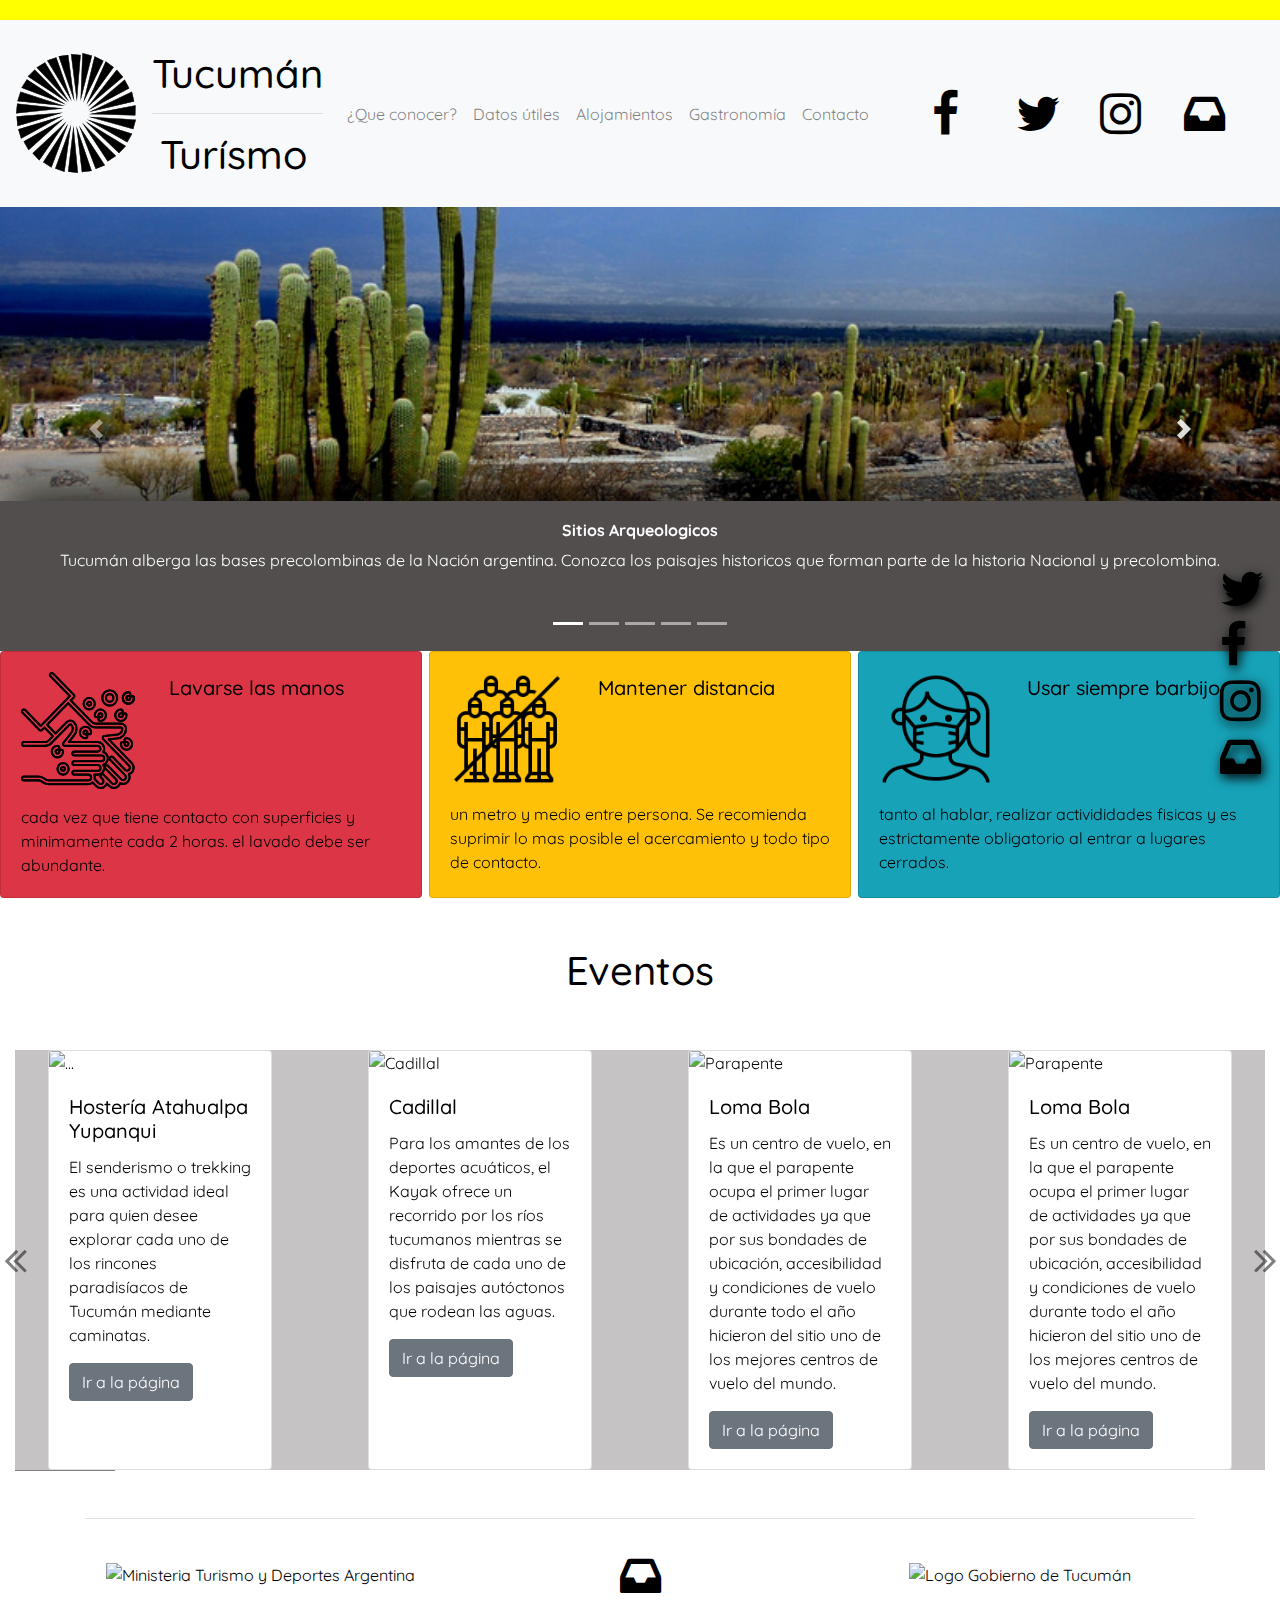
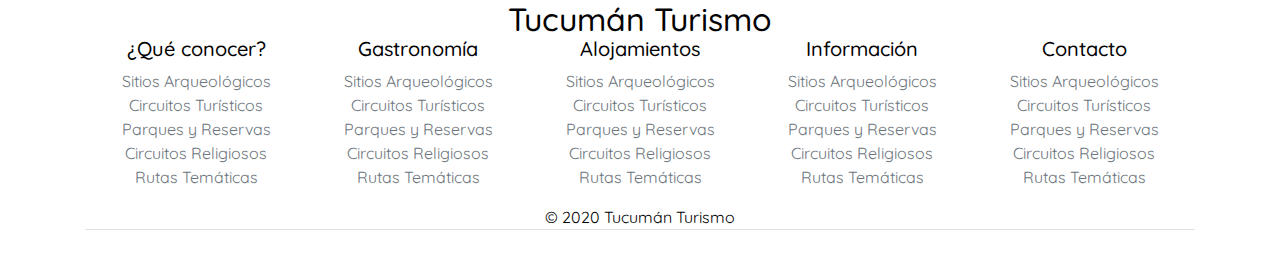
==== index.html @ c4beca9d "primer boceto de la pagina" ====
<!doctype html>
<html lang="en">
  <head>
    <title>Title</title>
    <!-- Required meta tags -->
    <meta charset="utf-8">
    <meta name="viewport" content="width=device-width, initial-scale=1, shrink-to-fit=no">

    <!-- Bootstrap CSS -->
    <link
    rel="stylesheet"
    href="https://cdnjs.cloudflare.com/ajax/libs/animate.css/4.0.0/animate.min.css"
  />
    <link rel="stylesheet" href="https://stackpath.bootstrapcdn.com/bootstrap/4.3.1/css/bootstrap.min.css" integrity="sha384-ggOyR0iXCbMQv3Xipma34MD+dH/1fQ784/j6cY/iJTQUOhcWr7x9JvoRxT2MZw1T" crossorigin="anonymous">
    <link rel="stylesheet" href="style.css">
    <link href="https://fonts.googleapis.com/css2?family=Quicksand:wght@300;400;500;515;600;700&display=swap" rel="stylesheet">
    <link
    href="http://cdnjs.cloudflare.com/ajax/libs/font-awesome/4.3.0/css/font-awesome.css"
    rel="stylesheet"
    type="text/css"
  />
  </head>
  <body>


<div class="barra-amarilla"></div>
    <nav class="navbar navbar-expand-lg navbar-light bg-light">
      <a class="navbar-brand" href="#"> 
        
        <svg class="entetur" xmlns="http://www.w3.org/2000/svg" viewBox="0 0 274.05 274.16"><title>logo turismo</title><g id="uno"><polygon points="5.48 174.2 103.08 145.27 11.7 195.18 5.48 174.2"/><path d="M296.79,180.9l-61.4,33.53-25.31,13.83-5.9-19.91,92.61-27.45m8.74-3.63L202.94,207.68l6.53,22,96.06-52.46Z" transform="translate(-198.08 -33.82)"/></g><g id="cuatro"><polygon points="3.65 109.64 10.42 88.83 107.22 120.32 3.65 109.64"/><path d="M208.82,123.28l91.85,29.87L202.4,143l6.42-19.74m-.64-1.27-7.11,21.88,108.86,11.22L208.18,122Z" transform="translate(-198.08 -33.82)"/></g><g id="tres"><polygon points="2.89 116.12 104.11 126.93 0.56 137.87 2.89 116.12"/><path d="M201.41,150.48l96,10.26-46.4,4.91-51.85,5.48,2.2-20.65m-.89-1.1-2.44,22.87,108.84-11.5-106.4-11.37Z" transform="translate(-198.08 -33.82)"/></g><g id="dos"><polygon points="1.72 144.91 103.19 136.86 3.44 166.72 1.72 144.91"/><path d="M296.62,171.55,249,185.81l-47,14.07-1.65-20.7,96.29-7.63m9.3-1.74-106.66,8.45,1.82,22.93,104.84-31.38Z" transform="translate(-198.08 -33.82)"/></g><g id="once"><polygon points="151.97 0.64 173.18 6.04 148.02 104.68 151.97 0.64"/><path d="M350.53,35.09l20.12,5.13-23.87,93.6,2-52.92,1.74-45.81m-.95-1.27q-2.08,54.68-4.16,109.36L371.87,39.5l-22.29-5.68Z" transform="translate(-198.08 -33.82)"/></g><g id="doce"><polygon points="179.64 8.22 199.35 17.73 155.13 109.41 179.64 8.22"/><path d="M378.07,42.76l18.7,9-42,87L370.26,75l7.81-32.2m-.68-1.44Q364.51,94.5,351.61,147.68L398.1,51.31l-20.71-10Z" transform="translate(-198.08 -33.82)"/></g><g id="trece"><polygon points="204.98 19.5 222.62 32.44 162.44 114.54 204.98 19.5"/><path d="M403.26,54.09,420,66.37l-57.11,77.9L398,65.93l5.3-11.84m-.41-1.54q-22.35,50-44.71,99.9l63.26-86.3-18.55-13.6Z" transform="translate(-198.08 -33.82)"/></g><g id="catorce"><polygon points="230.04 38.29 244.1 55.06 166.1 120.46 230.04 38.29"/><path d="M428.13,72.9l13.34,15.91-74,62.06,60.67-78m0-1.59-67.22,86.38,82-68.75L428.11,71.31Z" transform="translate(-198.08 -33.82)"/></g><g id="quince"><polygon points="248.01 61.07 258.33 80.36 168.59 128.41 248.01 61.07"/><path d="M445.94,95.67l9.8,18.31-85.15,45.59,75.35-63.9m.3-1.56-83.48,70.78,94.33-50.5L446.24,94.11Z" transform="translate(-198.08 -33.82)"/></g><g id="dieciseis"><polygon points="264.51 88.93 269.53 110.23 170.45 133.58 264.51 88.93"/><path d="M462.25,123.47,467,143.68l-94,22.15,40.93-19.43,48.32-22.93m.68-1.44L364.07,169l104.14-24.55L462.93,122Z" transform="translate(-198.08 -33.82)"/></g><g id="diecisiete"><polygon points="170.37 139.49 272.67 120.1 272.13 141.97 170.37 139.49"/><path d="M470.23,154.52l-.5,20.76-96.56-2.36,44.52-8.44,52.54-10m1-1.21L363.74,173.69l107,2.61.56-23Z" transform="translate(-198.08 -33.82)"/></g><g id="dieciocho"><polygon points="169.45 146.38 273.41 152.22 267.62 173.32 169.45 146.38"/><path d="M372.2,181l98.64,5.54-5.49,20L372.2,181m-9.34-1.53,103.19,28.32,6.09-22.18-109.28-6.14Z" transform="translate(-198.08 -33.82)"/></g><g id="diecinueve"><polygon points="165.58 153.08 264.85 184.47 254.02 203.48 165.58 153.08"/><path d="M368,188.8l43.21,13.65,51,16.12-10.28,18L368,188.8M359.32,185l93,53,11.39-20L359.32,185Z" transform="translate(-198.08 -33.82)"/></g><g id="veinte"><polygon points="161.44 158.1 250.37 212.25 235.32 228.13 161.44 158.1"/><path d="M363.28,194.79,402,218.35l45.68,27.82-14.28,15.07-70.1-66.45M355.76,189l77.66,73.61L449.24,246,355.76,189Z" transform="translate(-198.08 -33.82)"/></g><g id="veintiuno"><polygon points="153.35 162.03 227.7 234.91 209.44 246.97 153.35 162.03"/><path d="M354.44,199.49l51.9,50.88L425,268.65,407.67,280.1l-53.23-80.61m-6-7.3,59,89.29,19.2-12.67-78.16-76.62Z" transform="translate(-198.08 -33.82)"/></g><g id="veintidos"><polygon points="145.64 169.09 202.6 256.24 182.18 264.1 145.64 169.09"/><path d="M345.87,207.12l54.05,82.7-19.37,7.45-34.68-90.15m-4.31-8.43L380,298.56l21.47-8.25-59.88-91.62Z" transform="translate(-198.08 -33.82)"/></g><g id="veintitres"><polygon points="138.69 170.54 172.53 269.01 150.8 271.62 138.69 170.54"/><path d="M337.83,209l18.41,53.59,13.7,39.85-20.62,2.47L337.83,209m-2.11-9.22L348.45,306l22.83-2.74-35.56-103.5Z" transform="translate(-198.08 -33.82)"/></g><g id="veinticuatro"><polygon points="119.32 271.04 131.18 169.94 141.05 273.59 119.32 271.04"/><path d="M329.21,208.49l4.42,46.37,4.95,52L318,304.42l11.26-95.93m.1-9.47L316.85,305.3,339.69,308,329.31,199Z" transform="translate(-198.08 -33.82)"/></g><g id="veinticinco"><polygon points="89.92 263.7 124.81 168.07 110.47 271.2 89.92 263.7"/><path d="M321.75,206.48,316,247.84l-7.86,56.5-19.5-7.12,33.11-90.74M324,197.3,287.35,297.81,309,305.7q7.55-54.19,15.08-108.4Z" transform="translate(-198.08 -33.82)"/></g><g id="veintiseis"><polygon points="62.36 249.18 117.73 163.75 80.72 261.08 62.36 249.18"/><path d="M313.67,201.79l-16.1,42.35-19,50-17.43-11.3,52.54-81m4.28-8.44-58.2,89.79,19.3,12.51L318,193.35Z" transform="translate(-198.08 -33.82)"/></g><g id="veintisiete"><polygon points="38.2 228.86 112.53 159.31 53.15 244.84 38.2 228.86"/><path d="M307.52,196.71l-56.34,81.15L237,262.7l70.53-66m6.19-7.16-78.13,73.11,15.71,16.79,62.42-89.9Z" transform="translate(-198.08 -33.82)"/></g><g id="veintiocho"><polygon points="17.93 202.37 106.37 151.97 28.76 221.38 17.93 202.37"/><path d="M300.61,188.55l-32.67,29.21-41,36.65-10.28-18,83.92-47.82m7.68-5.53-93,53,11.39,20,81.58-73Z" transform="translate(-198.08 -33.82)"/></g><g id="diez"><polygon points="125.93 3.02 147.28 4.78 138.93 106.23 125.93 3.02"/><path d="M324.59,37.38l20.23,1.67-7.92,96.16-5.85-46.52-6.46-51.31m-1.15-1.09q6.84,54.29,13.67,108.58L345.9,38.14l-22.46-1.85Z" transform="translate(-198.08 -33.82)"/></g><g id="nueve"><polygon points="97.72 7.56 118.95 4.76 132.23 105.69 97.72 7.56"/><path d="M316.6,39.14l12.59,95.66-9.67-27.49-23-65.52,20.13-2.65m.87-1.12L295.12,41,331.43,144.2,317.47,38Z" transform="translate(-198.08 -33.82)"/></g><g id="ocho"><polygon points="71.61 17.21 91.83 10.13 125.47 106.21 71.61 17.21"/><path d="M289.6,44.59l31.89,91.07-19.26-31.83L270.44,51.3l19.16-6.71m.61-1.27-21.27,7.44,56.67,93.63L290.21,43.32Z" transform="translate(-198.08 -33.82)"/></g><g id="siete"><polygon points="47.52 33.11 66.2 21.71 119.23 108.6 47.52 33.11"/><path d="M264.11,56.22l50.32,82.44L246.39,67l17.72-10.81m.34-1.38-19.64,12,75.38,79.36L264.45,54.84Z" transform="translate(-198.08 -33.82)"/></g><g id="seis"><polygon points="27.34 53.77 42.85 38.34 114.62 110.53 27.34 53.77"/><path d="M240.93,72.86,309,141.37l-29.87-19.43-53-34.44,14.72-14.64m0-1.41L224.63,87.67l91.74,59.66L240.94,71.45Z" transform="translate(-198.08 -33.82)"/></g><g id="cinco"><polygon points="12.99 79.08 24.86 60.7 110.38 115.91 12.99 79.08"/><path d="M223.09,95.2l81.15,52.39-30.45-11.51-62-23.43L223.09,95.2m-.3-1.38-12.47,19.32,102.36,38.72-89.89-58Z" transform="translate(-198.08 -33.82)"/></g></svg>



      </a>
      <a class="navbar-brand" href="#">
        <p><h1>Tucumán</h1></p> <hr>
        <p><h1 class="dosespacios">Turísmo</h1></p></a>
      <button class="navbar-toggler" type="button" data-toggle="collapse" data-target="#navbarNav" aria-controls="navbarNav" aria-expanded="false" aria-label="Toggle navigation">
        <span class="navbar-toggler-icon"></span>
      </button>
      <div class="collapse navbar-collapse" id="navbarNav">
        <ul class="navbar-nav">
          <li class="nav-item">
            <a class="nav-link" href="#">¿Que conocer? <span class="sr-only">(current)</span></a>
          </li>
          <li class="nav-item">
            <a class="nav-link" href="#">Datos útiles</a>
          </li>
          <li class="nav-item">
            <a class="nav-link" href="#">Alojamientos</a>
          </li>
          <li class="nav-item">
            <a class="nav-link" href="#">Gastronomía</a>
          </li>
          <li class="nav-item">
            <a class="nav-link" href="#">Contacto</a>
          </li>
        </ul>

      </div>
      <div class="redes-sociales d-none d-lg-block">
        <i class="fa fa-facebook fa-3x"></i>
        <i class="fa fa-twitter fa-3x"></i>
        <i class="fa fa-instagram fa-3x"></i>
        <i class="fa fa-inbox fa-3x"></i>
      </div>
    </nav>

    <div class="bd-example turismo">
      <div id="carouselExampleCaptions" class="carousel slide" data-ride="carousel">
        <ol class="carousel-indicators">
          <li data-target="#carouselExampleCaptions" data-slide-to="0" class="active"></li>
          <li data-target="#carouselExampleCaptions" data-slide-to="1"></li>
          <li data-target="#carouselExampleCaptions" data-slide-to="2"></li>
          <li data-target="#carouselExampleCaptions" data-slide-to="3"></li>
          <li data-target="#carouselExampleCaptions" data-slide-to="4"></li>
        </ol>
        <div class="carousel-inner">
          <div class="carousel-item active">
            <img src="ruinas-quilmes-1.jpg" class=" d-block w-100" alt="Ruinas de Quilmes">
            <div class="carousel-caption d-none d-md-block animate__animated animate__fadeInUp">
              <h5 class="font-weight-bold">Sitios Arqueologicos</h5>
              <p>Tucumán alberga las bases precolombinas de la Nación argentina. Conozca los paisajes historicos que forman parte de la historia Nacional y precolombina.</p>
            </div>
          </div>
          <div class="carousel-item">
            <img src="casa historica.jpg" class="d-block w-100" alt="...">
            <div class="carousel-caption d-none d-md-block animate__animated animate__fadeInUp">
              <h5>Circuitos Turisticos</h5>
              <p>la provincia es conocida por ser la cuna de la independencia argentina y guarda reliquías de la historía siglo XIX que no te podes perder.</p>
            </div>
          </div>
          <div class="carousel-item">
            <img src="prensa-img-5422.jpg" class="d-block w-100" alt="...">
            <div class="carousel-caption d-none d-md-block animate__animated animate__fadeInUp">
              <h5>Parques y Reservar</h5>
              <p>Cascadas, Cerros y rios. para el turista interesado en el trekking y recorrer paisajes naturales: Tucumán es tu sitio ideal.</p>
            </div>
          </div>
          <div class="carousel-item">
            <img src="20190205212336_36326579_0_body.jpg" class="d-block w-100" alt="...">
            <div class="carousel-caption d-none d-md-block animate__animated animate__fadeInUp">
              <h5>Circuitos Religiosos</h5>
              <p>para aquellos que deseen acompañar el recorrido con la fé pueden encontrar los rastros del culto catolico en diversos rincones de la provincia.</p>
            </div>
          </div>
          <div class="carousel-item">
            <img src="unnamed.jpg" class="d-block w-100" alt="...">
            <div class="carousel-caption d-none d-md-block animate__animated animate__fadeInUp">
              <h5>Rutas Tematicas</h5>
              <p>extendiendose por toda la longitud provincial se encuentra la linea productiva de nuestro pueblo: entre el bordes de los rios, los altos de las montañas y el verde de las praderas se crean nuestros productos regionales. no te pierdas el camino del vino</p>
            </div>
          </div>
        </div>
        <a class="carousel-control-prev" href="#carouselExampleCaptions" role="button" data-slide="prev">
          <span class="carousel-control-prev-icon" aria-hidden="true"></span>
          <span class="sr-only">Previous</span>
        </a>
        <a class="carousel-control-next" href="#carouselExampleCaptions" role="button" data-slide="next">
          <span class="carousel-control-next-icon" aria-hidden="true"></span>
          <span class="sr-only">Next</span>
        </a>
        <a class="carousel-control-next" href="#carouselExampleCaptions" role="button" data-slide="next">
          <span class="carousel-control-next-icon" aria-hidden="true"></span>
          <span class="sr-only">Next</span>
        </a>
        <a class="carousel-control-next" href="#carouselExampleCaptions" role="button" data-slide="next">
          <span class="carousel-control-next-icon" aria-hidden="true"></span>
          <span class="sr-only">Next</span>
        </a>
      </div>
    </div>



    
    <div class="cartas row  justify-content-between no-gutters ">
    <div class="card text-white bg-danger mb-0 no-gutters animate__animated animate__slideInLeft" style="max-width: 33%;">
      
      <div class="card-body">

        <figure class="wash"> 
          
         <img src="lavado de manos.svg" alt="">

        </figure>
        <h5 class="card-title lavarse">Lavarse las manos</h5>
        
        
        <p class="card-text d-none d-lg-block">cada vez que tiene contacto con superficies y minimamente cada 2 horas. el lavado debe ser abundante.</p>
      </div>
    </div>
    <div class="card text-white bg-warning mb-0 no-gutters animate__animated animate__slideInUp " style="max-width: 33%;">
      
      <div class="card-body">
         
        <figure class="distancia">
          
          <img src="coronavirus.png" alt="">
        </figure>  

        <h5 class="card-title lavarse">Mantener distancia</h5>
        <p class="card-text d-none d-lg-block">un metro y medio entre persona. Se recomienda suprimir lo mas posible el acercamiento y todo tipo de contacto.</p>
      </div>
    </div>
    <div class="card text-white bg-info mb-0 no-gutters animate__animated animate__slideInRight" style="max-width: 33%;" >
      
      <div class="card-body">
        <figure>
          <img src="face-mask.png" alt="">
        </figure>
        <h5 class="card-title lavarse">Usar siempre barbijo</h5>
        <p class="card-text d-none d-lg-block">tanto al hablar, realizar activididades fisicas y es estrictamente obligatorio al entrar a lugares cerrados.</p>
      </div>
    </div>
  </div>


    <!-- Barra Sticky -->
<div class="social-icon container">
  <ul
  style="position:fixed; bottom: 95px; right: 15px; list-style: none; z-index: 100; filter: drop-shadow(2px 4px 6px black); ">
  <li style="margin-bottom: 8px;">
  <a title="Twitter" target="_blank" href="https://twitter.com/tucumanturismo?lang=es">
  <i class="fa fa-twitter fa-3x color-iconos" aria-hidden="true"></i>
  </a>
  </li>
  <li style="margin-bottom: 8px;">
  <a title="Facebook" target="_blank" href="https://www.facebook.com/tucumanturismo/">
  <i class="fa fa-facebook fa-3x color-iconos" aria-hidden="true"></i>
  </a>
  </li>
  <li style="margin-bottom: 8px;">
  <a title="Instagram" target="_blank" href="https://www.instagram.com/tucumanturismo/?hl=es-la">
  <i class="fa fa-instagram fa-3x color-iconos" aria-hidden="true"></i>
  </a>
  </li>
  <li style="margin-bottom: 8px;">
  <a title="Home" target="_blank" href="index.html">
  <i class="fa fa-inbox fa-3x color-iconos" aria-hidden="true"></i>
  </a>
  </li>
  </ul>
  </div>

  <!-- Carousel -->
<div class="container-fluid">
  <h1 class="d-flex justify-content-center py-5">Eventos</h1>
  <div id="carouselExampleControls" class="carousel slide" data-ride="carousel">
      <div class="carousel-inner">
          <div class="carousel-item active">
              <div class="row" style="justify-content: space-around;">
                  <div class="card" style="width: 14rem;">
                      <img src="https://www.tucumanturismo.gob.ar/carga/image/1470407904%20-%20El%20Cadillal%20-%201797.jpg"
                          class="card-img-top" alt="...">
                      <div class="card-body">
                          <h5 class="card-title">Hostería Atahualpa Yupanqui</h5>
                          <p class="card-text"> El senderismo o trekking es una actividad ideal para quien desee
                              explorar cada
                              uno de los rincones paradisíacos de Tucumán mediante caminatas.</p>
                          <a href="#" class="btn btn-secondary">Ir a la página</a>
                      </div>
                  </div>
                  <div class="card" style="width: 14rem;">
                      <img src="https://www.tucumanturismo.gob.ar/carga/image/1470407904%20-%20El%20Cadillal%20-%201797.jpg"
                          class="card-img-top" alt="Cadillal">
                      <div class="card-body">
                          <h5 class="card-title">Cadillal</h5>
                          <p class="card-text">Para los amantes de los deportes acuáticos, el Kayak ofrece un
                              recorrido por los
                              ríos tucumanos mientras se disfruta de cada uno de los paisajes autóctonos que
                              rodean las aguas.</p>
                          <a href="#" class="btn btn-secondary">Ir a la página</a>
                      </div>
                  </div>
                  <div class="card" style="width: 14rem;">
                      <img src="https://www.tucumanturismo.gob.ar/carga/image/1472566748%20-%20parapente_nueva2.jpg"
                          class="card-img-top" alt="Parapente">
                      <div class="card-body">
                          <h5 class="card-title">Loma Bola</h5>
                          <p class="card-text">Es un centro de vuelo, en la que el parapente ocupa el primer lugar
                              de
                              actividades ya que por sus bondades de ubicación, accesibilidad y condiciones de
                              vuelo durante todo
                              el año hicieron del sitio uno de los mejores centros de vuelo del mundo.</p>
                          <a href="http://www.lomabola.com.ar/" class="btn btn-secondary">Ir a la página</a>
                      </div>
                  </div>
                  <div class="card" style="width: 14rem;">
                      <img src="https://www.tucumanturismo.gob.ar/carga/image/1472566748%20-%20parapente_nueva2.jpg"
                          class="card-img-top" alt="Parapente">
                      <div class="card-body">
                          <h5 class="card-title">Loma Bola</h5>
                          <p class="card-text">Es un centro de vuelo, en la que el parapente ocupa el primer lugar
                              de
                              actividades ya que por sus bondades de ubicación, accesibilidad y condiciones de
                              vuelo durante todo
                              el año hicieron del sitio uno de los mejores centros de vuelo del mundo.</p>
                          <a href="http://www.lomabola.com.ar/" class="btn btn-secondary">Ir a la página</a>
                      </div>
                  </div>
              </div>
          </div>
          <div class="carousel-item">
              <div class="row" style="justify-content: space-around;">
                  <div class="card" style="width: 14rem;">
                      <img src="https://www.tucumanturismo.gob.ar/carga/image/1470407904%20-%20El%20Cadillal%20-%201797.jpg"
                          class="card-img-top" alt="...">
                      <div class="card-body">
                          <h5 class="card-title">Card title</h5>
                          <p class="card-text">Es un centro de vuelo, en la que el parapente ocupa el primer lugar
                              de
                              actividades ya que por sus bondades de ubicación, accesibilidad y condiciones de
                              vuelo durante todo
                              el año hicieron del sitio uno de los mejores centros de vuelo del mundo.</p>
                          <a href="#" class="btn btn-secondary">Go somewhere</a>
                      </div>
                  </div>
                  <div class="card" style="width: 14rem;">
                      <img src="https://www.tucumanturismo.gob.ar/carga/image/1472566748%20-%20parapente_nueva2.jpg"
                          class="card-img-top" alt="Parapente">
                      <div class="card-body">
                          <h5 class="card-title">Loma Bola</h5>
                          <p class="card-text">Es un centro de vuelo, en la que el parapente ocupa el primer lugar
                              de
                              actividades ya que por sus bondades de ubicación, accesibilidad y condiciones de
                              vuelo durante todo
                              el año hicieron del sitio uno de los mejores centros de vuelo del mundo.</p>
                          <a href="http://www.lomabola.com.ar/" class="btn btn-secondary">Ir a la página</a>
                      </div>
                  </div>
                  <div class="card" style="width: 14rem;">
                      <img src="https://www.tucumanturismo.gob.ar/carga/image/1470407904%20-%20El%20Cadillal%20-%201797.jpg"
                          class="card-img-top" alt="...">
                      <div class="card-body">
                          <h5 class="card-title">Card title</h5>
                          <p class="card-text">Es un centro de vuelo, en la que el parapente ocupa el primer lugar
                              de
                              actividades ya que por sus bondades de ubicación, accesibilidad y condiciones de
                              vuelo durante todo
                              el año hicieron del sitio uno de los mejores centros de vuelo del mundo.</p>
                          <a href="#" class="btn btn-secondary">Go somewhere</a>
                      </div>
                  </div>
                  <div class="card" style="width: 14rem;">
                      <img src="https://www.tucumanturismo.gob.ar/carga/image/1470407904%20-%20El%20Cadillal%20-%201797.jpg"
                          class="card-img-top" alt="...">
                      <div class="card-body">
                          <h5 class="card-title">Card title</h5>
                          <p class="card-text">Es un centro de vuelo, en la que el parapente ocupa el primer lugar
                              de
                              actividades ya que por sus bondades de ubicación, accesibilidad y condiciones de
                              vuelo durante todo
                              el año hicieron del sitio uno de los mejores centros de vuelo del mundo.</p>
                          <a href="#" class="btn btn-secondary">Go somewhere</a>
                      </div>
                  </div>
              </div>
          </div>
      </div>
      <a class="carousel-control-prev flecha" href="#carouselExampleControls" role="button" data-slide="prev">
          <i class="fa fa-angle-double-left color-iconos" style="font-size: 40px; margin-left: -10px;"
              aria-hidden="true"></i>
          <span class="sr-only">Previous</span>
      </a>
      <a class="carousel-control-next flecha" href="#carouselExampleControls" role="button" data-slide="next">
          <i class="fa fa-angle-double-right color-iconos" style="font-size: 40px; margin-right: -10px;"
              aria-hidden="true"></i>
          <span class="sr-only">Next</span>
      </a>
  </div>
</div>

<!-- Footer -->
<div class="container">
  <footer class="pt-4 my-md-5 pt-md-5 margin-top-5px border-top border-bottom bg-white">
      <div class="row d-flex" style="margin-top: -65px; margin-bottom: -10px;">
          <div class="col-12 col-md d-flex justify-content-center align-items-center">
              <a href="https://www.argentina.gob.ar/turismoydeportes">
                  <img width="257" height="180"
                      src="https://hotelga.com.ar/wp2020/wp-content/uploads/2019/12/minTur.png"
                      alt="Ministeria Turismo y Deportes Argentina">
              </a>
          </div>
          <div class="col-12 col-md">
              <div class="row d-flex" style="justify-content:center; margin-top: 50px;">
                  <div class="col-12 text-center">
                      <i class="fa fa-inbox fa-3x" aria-hidden="true"></i>
                  </div>
                  <div class="col-12 text-center">
                      <h2>Tucumán Turismo</h2>
                  </div>
              </div>
          </div>
          <div class="col-12 col-md d-flex justify-content-center align-items-center">
              <a href="https://www.tucuman.gob.ar">
                  <img width="215" height="100"
                      src="https://www.comunicaciontucuman.gob.ar/nuevo_logo/0_LOGO%20GOBIERNO%20TUCUMAN%20HORIZONTAL.png"
                      alt="Logo Gobierno de Tucumán">
              </a>
          </div>
      </div>
      <div class="container">
          <div class="row">
              <div class="col-12 col-md">
                  <h5 class="text-center">¿Qué conocer?</h5>
                  <ul class="list-unstyled text-small text-center">
                      <li><a href="" class="text-muted">Sitios Arqueológicos</a></li>
                      <li><a href="" class="text-muted">Circuitos Turísticos</a></li>
                      <li><a href="" class="text-muted">Parques y Reservas</a></li>
                      <li><a href="" class="text-muted">Circuitos Religiosos</a></li>
                      <li><a href="" class="text-muted">Rutas Temáticas</a></li>
                  </ul>
              </div>
              <div class="col-12 col-md ">
                  <h5 class="text-center">Gastronomía</h5>
                  <ul class="list-unstyled text-small text-center">
                      <li><a href="" class="text-muted">Sitios Arqueológicos</a></li>
                      <li><a href="" class="text-muted">Circuitos Turísticos</a></li>
                      <li><a href="" class="text-muted">Parques y Reservas</a></li>
                      <li><a href="" class="text-muted">Circuitos Religiosos</a></li>
                      <li><a href="" class="text-muted">Rutas Temáticas</a></li>
                  </ul>
              </div>
              <div class="col-12 col-md ">
                  <h5 class="text-center">Alojamientos</h5>
                  <ul class="list-unstyled text-small text-center">
                      <li><a href="" class="text-muted">Sitios Arqueológicos</a></li>
                      <li><a href="" class="text-muted">Circuitos Turísticos</a></li>
                      <li><a href="" class="text-muted">Parques y Reservas</a></li>
                      <li><a href="" class="text-muted">Circuitos Religiosos</a></li>
                      <li><a href="" class="text-muted">Rutas Temáticas</a></li>
                  </ul>
              </div>
              <div class="col-12 col-md ">
                  <h5 class="text-center">Información</h5>
                  <ul class="list-unstyled text-small text-center">
                      <li><a href="" class="text-muted">Sitios Arqueológicos</a></li>
                      <li><a href="" class="text-muted">Circuitos Turísticos</a></li>
                      <li><a href="" class="text-muted">Parques y Reservas</a></li>
                      <li><a href="" class="text-muted">Circuitos Religiosos</a></li>
                      <li><a href="" class="text-muted">Rutas Temáticas</a></li>
                  </ul>
              </div>
              <div class="col-12 col-md ">
                  <h5 class="text-center">Contacto</h5>
                  <ul class="list-unstyled text-small text-center">
                      <li><a href="" class="text-muted">Sitios Arqueológicos</a></li>
                      <li><a href="" class="text-muted">Circuitos Turísticos</a></li>
                      <li><a href="" class="text-muted">Parques y Reservas</a></li>
                      <li><a href="" class="text-muted">Circuitos Religiosos</a></li>
                      <li><a href="" class="text-muted">Rutas Temáticas</a></li>
                  </ul>
              </div>
          </div>
      </div>
      <div class="col-12 col-md d-flex justify-content-center">
          © 2020 Tucumán Turismo
      </div>
  </footer>
</div>



    <!-- Optional JavaScript -->
    <!-- jQuery first, then Popper.js, then Bootstrap JS -->
    <script src="https://code.jquery.com/jquery-3.3.1.slim.min.js" integrity="sha384-q8i/X+965DzO0rT7abK41JStQIAqVgRVzpbzo5smXKp4YfRvH+8abtTE1Pi6jizo" crossorigin="anonymous"></script>
    <script src="https://cdnjs.cloudflare.com/ajax/libs/popper.js/1.14.7/umd/popper.min.js" integrity="sha384-UO2eT0CpHqdSJQ6hJty5KVphtPhzWj9WO1clHTMGa3JDZwrnQq4sF86dIHNDz0W1" crossorigin="anonymous"></script>
    <script src="https://stackpath.bootstrapcdn.com/bootstrap/4.3.1/js/bootstrap.min.js" integrity="sha384-JjSmVgyd0p3pXB1rRibZUAYoIIy6OrQ6VrjIEaFf/nJGzIxFDsf4x0xIM+B07jRM" crossorigin="anonymous"></script>
  </body>
</html>
---- style.css ----
*{
  font-family: 'Quicksand', sans-serif;
  color: black;
}


.barra-amarilla{
  width: 100%;
  height: 20px;
  background-color: yellow;
}

.carrusel{
  height: 30em;

}

svg{
  width: 120px;
}



.entetur:hover #uno{
  animation: turismo 100ms normal  ;
}
.entetur:hover #dos{
  animation: turismo 100ms normal 100ms;
}
.entetur:hover #tres{
  animation: turismo 100ms normal 200ms  ;
}
.entetur:hover #cuatro{
  animation: turismo 100ms normal 300ms ;
}

.entetur:hover #cinco{
  animation: turismo 100ms normal 400ms ;
}

.entetur:hover #seis{
  animation: turismo 100ms normal 500ms ;
}

.entetur:hover #siete{
  animation: turismo 100ms normal 600ms ;
}

.entetur:hover #ocho{
  animation: turismo 100ms normal 700ms ;
}

.entetur:hover #nueve{
  animation: turismo 100ms normal 800ms ;
}

.entetur:hover #diez{
  animation: turismo 100ms normal 900ms ;
}

.entetur:hover #once{
  animation: turismo 100ms normal 1000ms ;
}

.entetur:hover #doce{
  animation: turismo 100ms normal 1100ms ;
}

.entetur:hover #trece{
  animation: turismo 100ms normal 1200ms ;
}

.entetur:hover #catorce{
  animation: turismo 100ms normal 1300ms ;
}

.entetur:hover #quince{
  animation: turismo 100ms normal 1400ms ;
}

.entetur:hover #dieciseis{
  animation: turismo 100ms normal 1500ms ;
}

.entetur:hover #diecisiete{
  animation: turismo 100ms normal 1600ms ;
}

.entetur:hover #dieciocho{
  animation: turismo 100ms normal 1700ms ;
}

.entetur:hover #diecinueve{
  animation: turismo 100ms normal 1800ms ;
}

.entetur:hover #veinte{
  animation: turismo 100ms normal 1900ms ;
}

.entetur:hover #veintiuno{
  animation: turismo 100ms normal 2000ms ;
}

.entetur:hover #veintidos{
  animation: turismo 100ms normal 2100ms ;
}
.entetur:hover #veintitres{
  animation: turismo 100ms normal 2200ms ;
}
.entetur:hover #veinticuatro{
  animation: turismo 100ms normal 2300ms ;
}
.entetur:hover #veinticinco{
  animation: turismo 100ms normal 2400ms ;
}
.entetur:hover #veintiseis{
  animation: turismo 100ms normal 2500ms ;
}
.entetur:hover #veintisiete{
  animation: turismo 100ms normal 2600ms ;
}
.entetur:hover #veintiocho{
  animation: turismo 100ms normal 2700ms ;
}

@keyframes turismo{
  0%{ fill: black; }
  80%{ fill: white;}
  100%{fill: gray;}
}

.dosespacios{
  margin-left: 8px;
}

.redes-sociales i{
  width: 80px;
}
 
.carousel-inner{
  background-color: rgba(82, 78, 78, 0.337);
}
.carousel-caption{
  z-index: 3;
  padding: 20px;
  color: white;
  position: absolute;
  width: 100%;
  left: 0;
  height: 150px;
  bottom: 0;
  background-color: rgba(82, 78, 78, 1);
  box-shadow: 0px -22px 49px 0px rgba(0,0,0,0.75);

}

.animate__animated.animate__fadeInUp{
  animation-duration: 2s;
}
.carousel-caption p{
  color: white;
  
}
.carousel-caption h5{
  color: white;
  
}

.carousel-item::after{
  content: "";
  background-color: gray;
  z-index: 4;
  width: 100px;
  height: 100px;
  position: absolute;
}

.card-body img{
  width: 30%;
}


.lavarse{
  position: absolute;
   top: 10%;
  left: 40%; 
}
.carousel-caption h5{
 font-size: 1rem;
}

footer{
  color: rgba(0, 0, 0, 1);
  }
  .color-iconos {
  color: rgba(0, 0, 0, 1);
  }
  .flecha{
  width: 10px;
  }
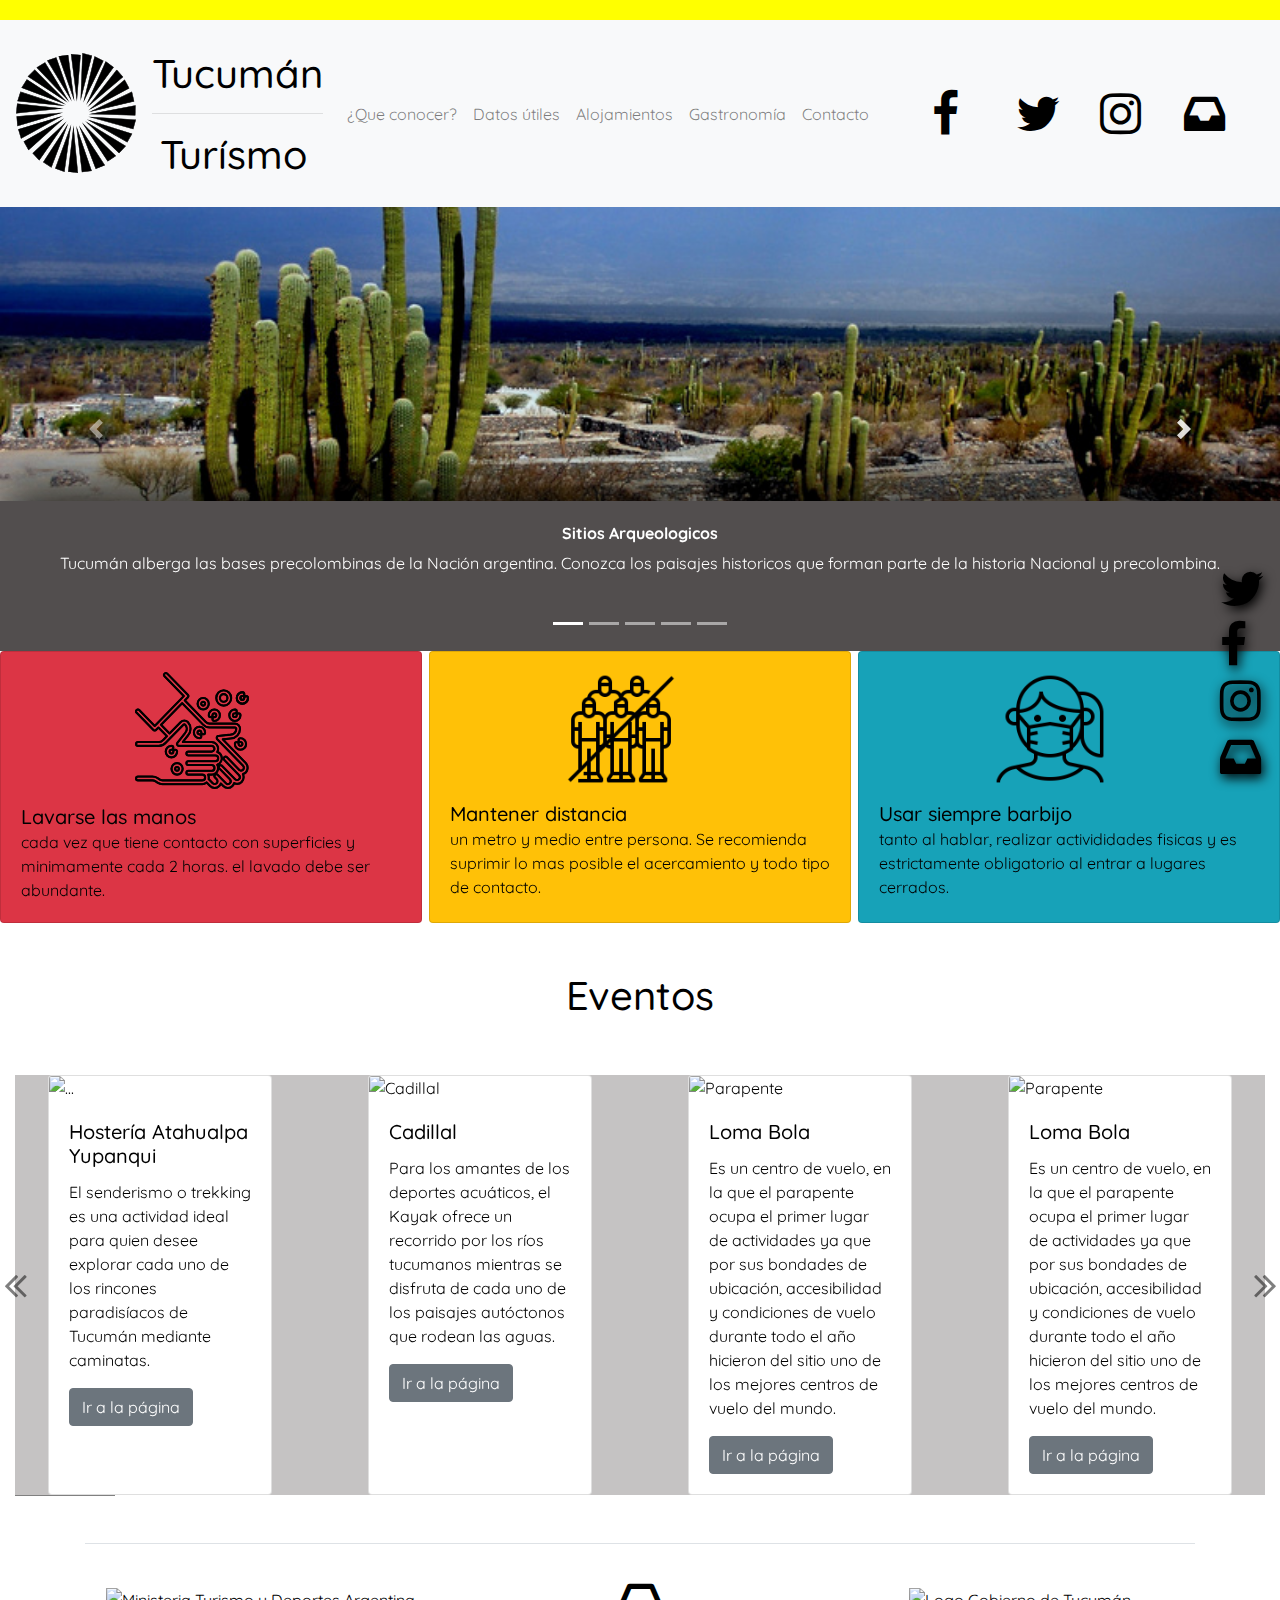
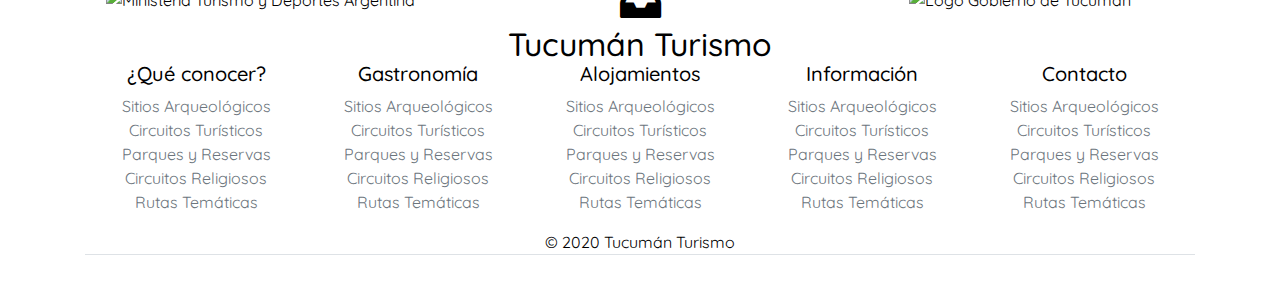
==== commit f20a8cf8: "modifique los iconos de las precauciones un poco" ====
--- a/index.html
+++ b/index.html
@@ -139,9 +139,9 @@
       
       <div class="card-body">
 
-        <figure class="wash"> 
+        <figure class="wash align-self-center"> 
           
-         <img src="lavado de manos.svg" alt="">
+         <img class="" src="lavado de manos.svg" alt="">
 
         </figure>
         <h5 class="card-title lavarse">Lavarse las manos</h5>
--- a/style.css
+++ b/style.css
@@ -178,16 +178,19 @@
 
 .card-body img{
   width: 30%;
+  display: inline;
+  margin: 0 30%;
 }
 
 
 .lavarse{
-  position: absolute;
-   top: 10%;
-  left: 40%; 
+  position: relative;
+ 
+  display: inline;
 }
 .carousel-caption h5{
  font-size: 1rem;
+ display: inline-block;
 }
 
 footer{
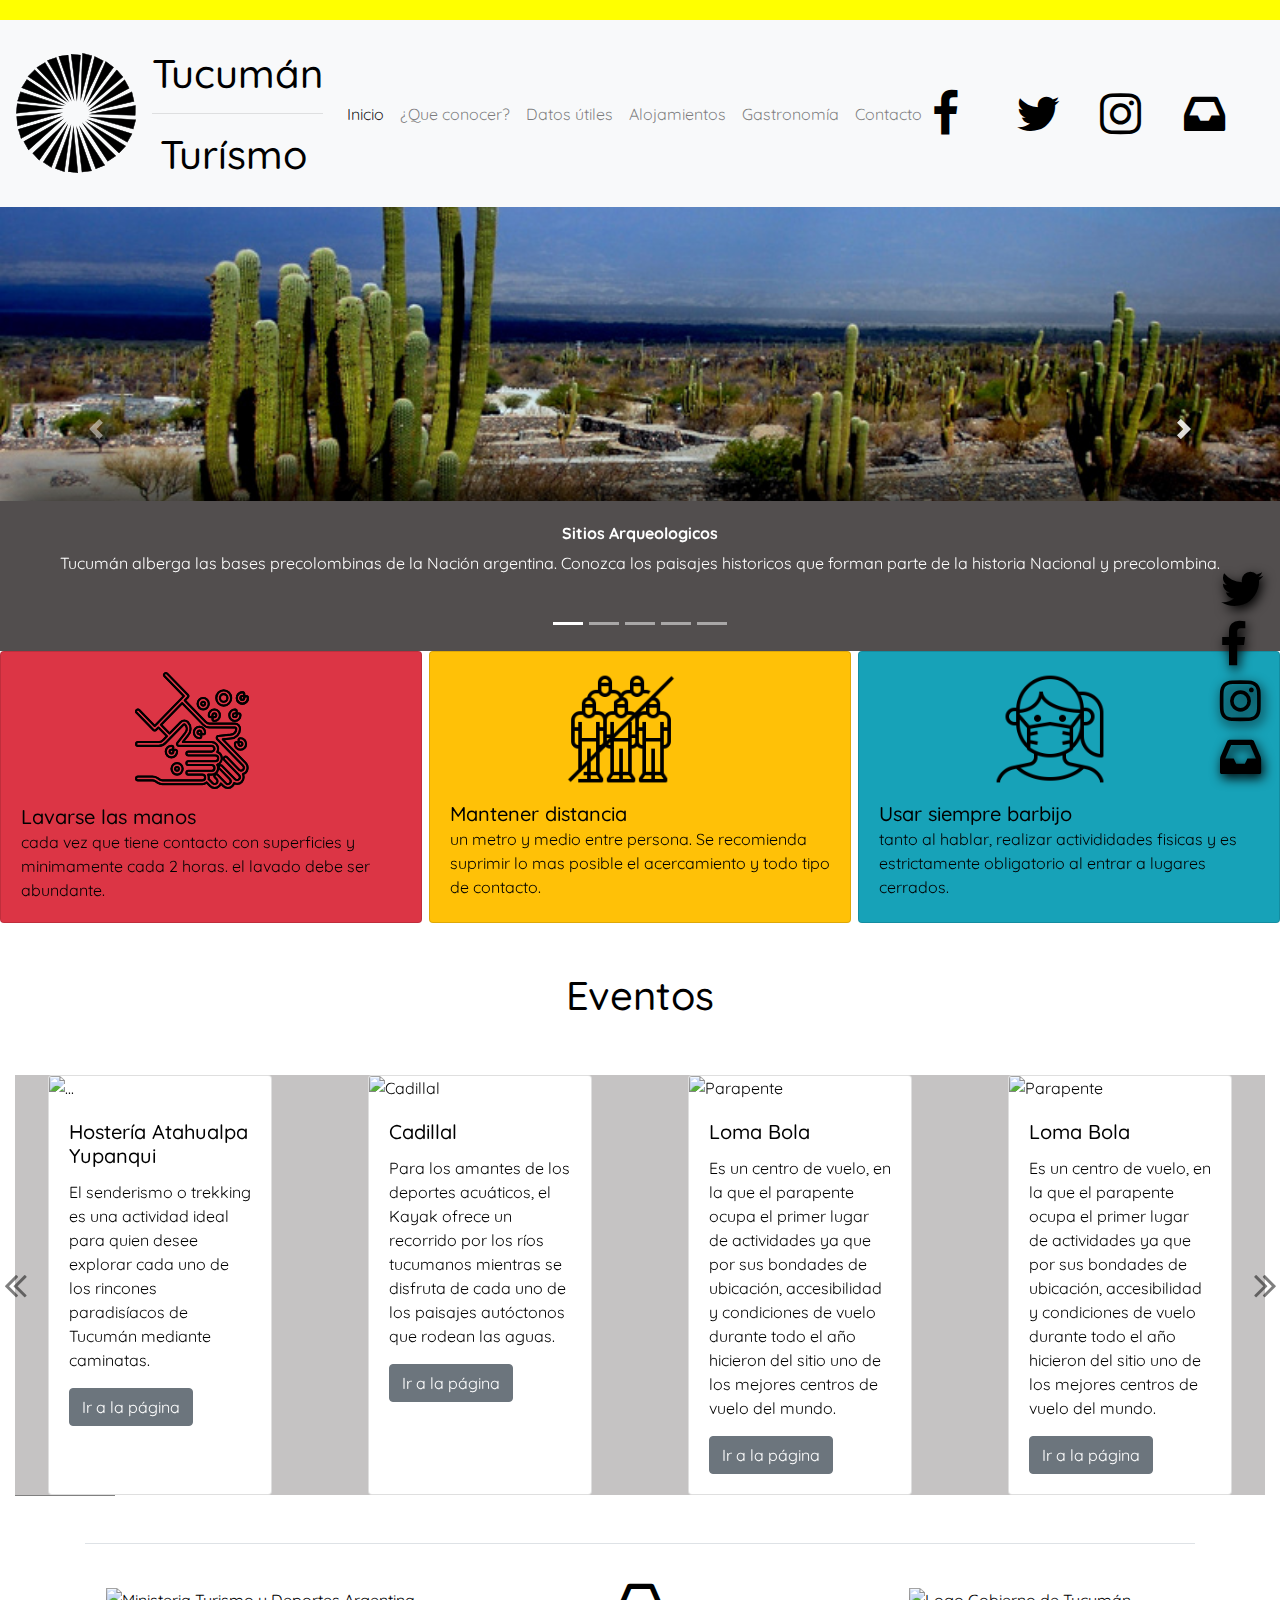
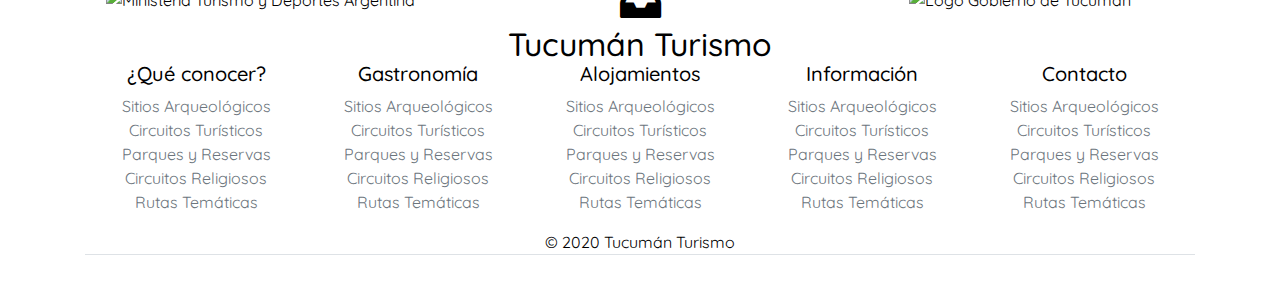
==== commit 3dce8cdc: "cambios realizados con la seccion de 'que conocer'" ====
--- a/index.html
+++ b/index.html
@@ -40,6 +40,9 @@
       </button>
       <div class="collapse navbar-collapse" id="navbarNav">
         <ul class="navbar-nav">
+          <li class="nav-item">
+            <a class="nav-link active" href="index.html">Inicio<span class="sr-only">(current)</span></a>
+          </li>
           <li class="nav-item">
             <a class="nav-link" href="#">¿Que conocer? <span class="sr-only">(current)</span></a>
           </li>
@@ -135,7 +138,7 @@
 
     
     <div class="cartas row  justify-content-between no-gutters ">
-    <div class="card text-white bg-danger mb-0 no-gutters animate__animated animate__slideInLeft" style="max-width: 33%;">
+    <div class="card text-white bg-danger  no-gutters animate__animated animate__slideInLeft" style="max-width: 33%;">
       
       <div class="card-body">
 
@@ -150,7 +153,7 @@
         <p class="card-text d-none d-lg-block">cada vez que tiene contacto con superficies y minimamente cada 2 horas. el lavado debe ser abundante.</p>
       </div>
     </div>
-    <div class="card text-white bg-warning mb-0 no-gutters animate__animated animate__slideInUp " style="max-width: 33%;">
+    <div class="card text-white bg-warning  no-gutters animate__animated animate__slideInUp " style="max-width: 33%;">
       
       <div class="card-body">
          
@@ -163,7 +166,7 @@
         <p class="card-text d-none d-lg-block">un metro y medio entre persona. Se recomienda suprimir lo mas posible el acercamiento y todo tipo de contacto.</p>
       </div>
     </div>
-    <div class="card text-white bg-info mb-0 no-gutters animate__animated animate__slideInRight" style="max-width: 33%;" >
+    <div class="card text-white bg-info no-gutters animate__animated animate__slideInRight" style="max-width: 33%;" >
       
       <div class="card-body">
         <figure>
--- a/style.css
+++ b/style.css
@@ -201,4 +201,20 @@
   }
   .flecha{
   width: 10px;
+  }
+
+  @media screen and (max-width: 600px) {
+    .card-body img{
+      width: 80%;
+      margin: 0 10%;
+
+    }
+    .lavarse{
+      font-size: 1rem ;
+      margin: 0;
+     }
+     .carousel-caption{
+       position: relative;
+     }
+
   }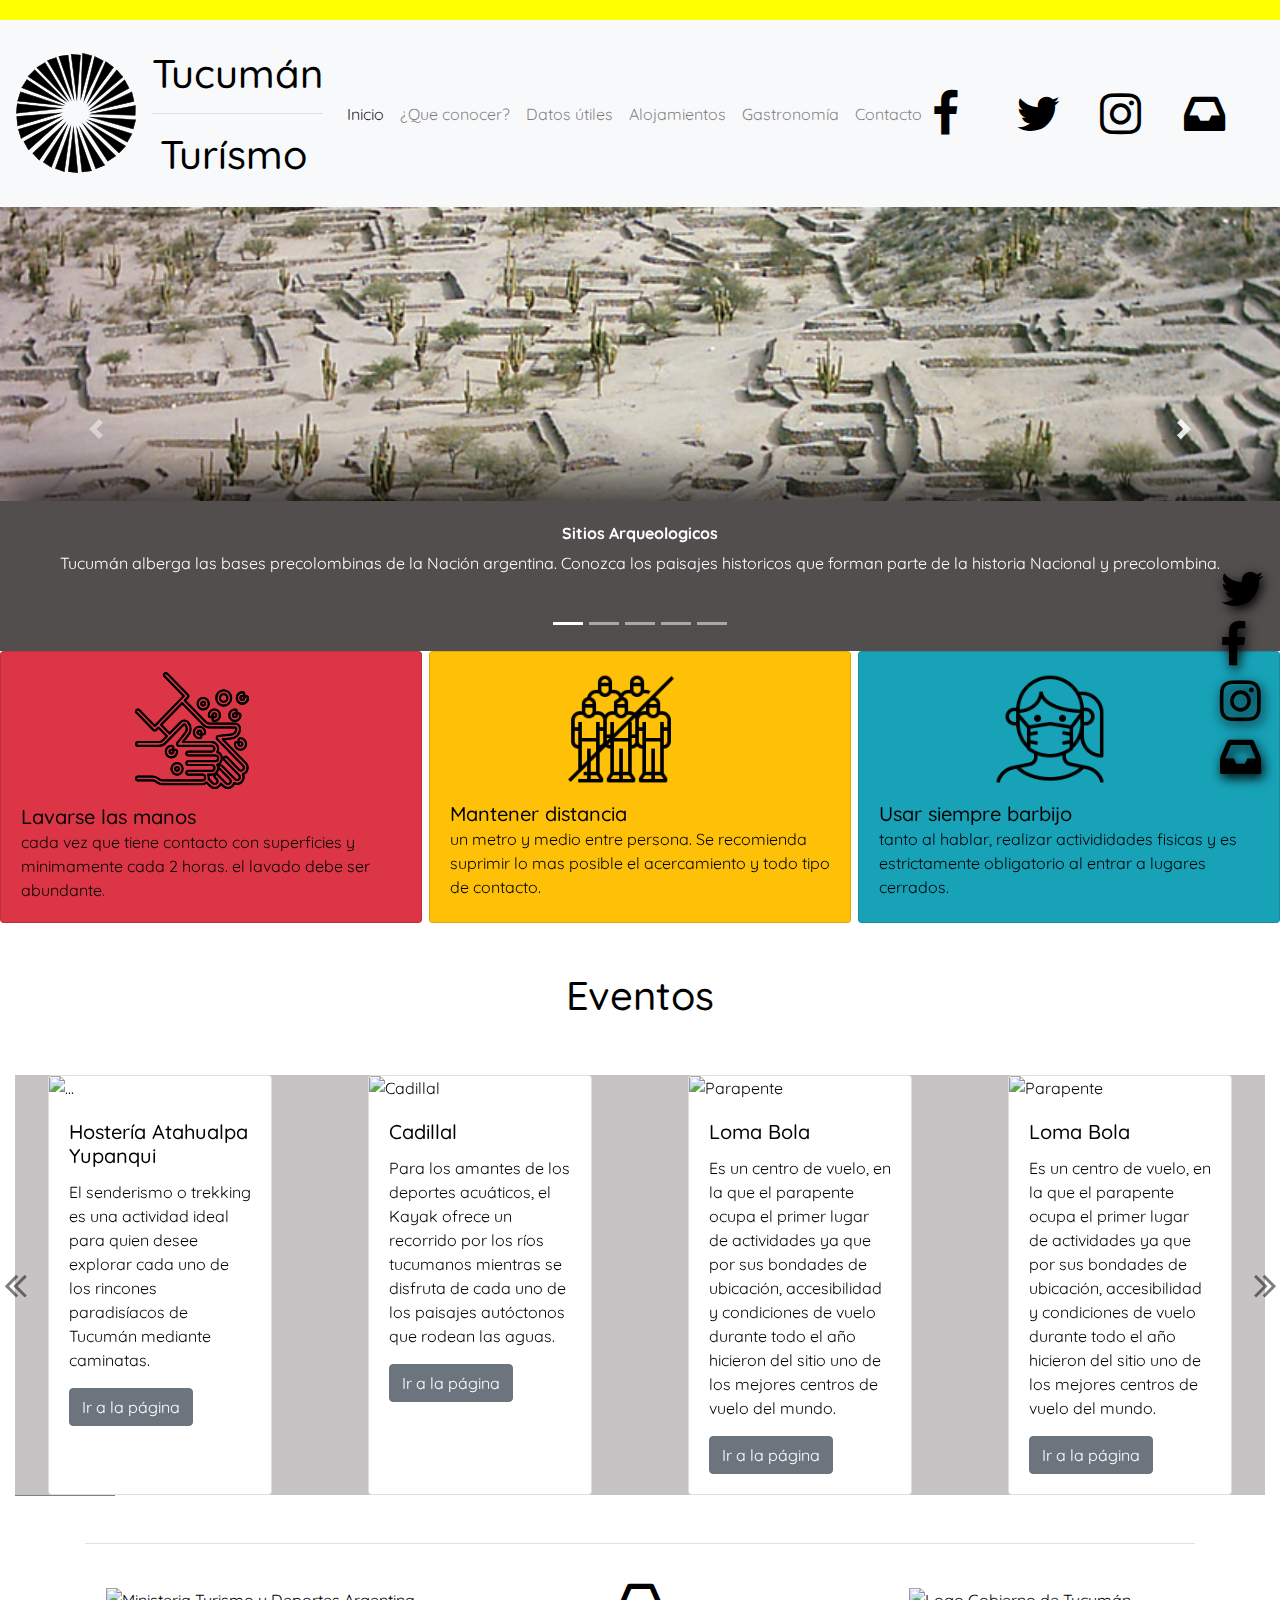
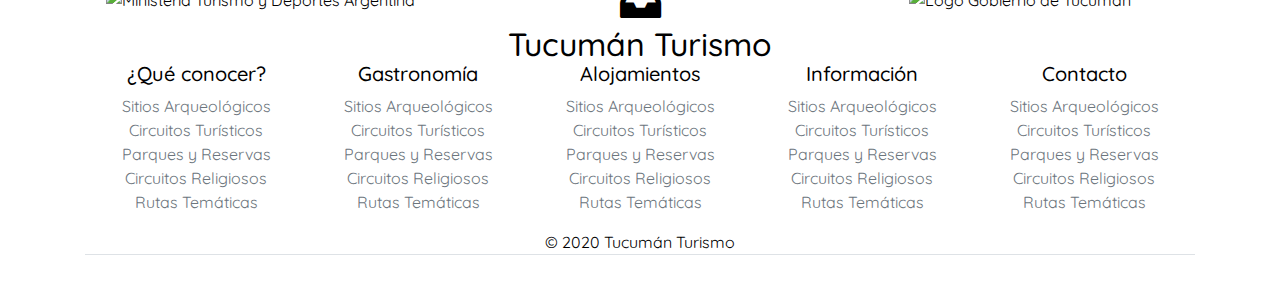
==== commit 261f6c0e: "index con carrousel mas responsive" ====
--- a/index.html
+++ b/index.html
@@ -44,7 +44,7 @@
             <a class="nav-link active" href="index.html">Inicio<span class="sr-only">(current)</span></a>
           </li>
           <li class="nav-item">
-            <a class="nav-link" href="#">¿Que conocer? <span class="sr-only">(current)</span></a>
+            <a class="nav-link" href="que-conocer.html">¿Que conocer? <span class="sr-only">(current)</span></a>
           </li>
           <li class="nav-item">
             <a class="nav-link" href="#">Datos útiles</a>
@@ -80,36 +80,36 @@
         </ol>
         <div class="carousel-inner">
           <div class="carousel-item active">
-            <img src="ruinas-quilmes-1.jpg" class=" d-block w-100" alt="Ruinas de Quilmes">
-            <div class="carousel-caption d-none d-md-block animate__animated animate__fadeInUp">
+            <img src="ruina quilmes header.jpg" class=" d-block w-100" alt="Ruinas de Quilmes">
+            <div class="carousel-caption  animate__animated animate__fadeInUp">
               <h5 class="font-weight-bold">Sitios Arqueologicos</h5>
               <p>Tucumán alberga las bases precolombinas de la Nación argentina. Conozca los paisajes historicos que forman parte de la historia Nacional y precolombina.</p>
             </div>
           </div>
           <div class="carousel-item">
             <img src="casa historica.jpg" class="d-block w-100" alt="...">
-            <div class="carousel-caption d-none d-md-block animate__animated animate__fadeInUp">
+            <div class="carousel-caption  animate__animated animate__fadeInUp">
               <h5>Circuitos Turisticos</h5>
               <p>la provincia es conocida por ser la cuna de la independencia argentina y guarda reliquías de la historía siglo XIX que no te podes perder.</p>
             </div>
           </div>
           <div class="carousel-item">
             <img src="prensa-img-5422.jpg" class="d-block w-100" alt="...">
-            <div class="carousel-caption d-none d-md-block animate__animated animate__fadeInUp">
+            <div class="carousel-caption  animate__animated animate__fadeInUp">
               <h5>Parques y Reservar</h5>
               <p>Cascadas, Cerros y rios. para el turista interesado en el trekking y recorrer paisajes naturales: Tucumán es tu sitio ideal.</p>
             </div>
           </div>
           <div class="carousel-item">
             <img src="20190205212336_36326579_0_body.jpg" class="d-block w-100" alt="...">
-            <div class="carousel-caption d-none d-md-block animate__animated animate__fadeInUp">
+            <div class="carousel-caption  animate__animated animate__fadeInUp">
               <h5>Circuitos Religiosos</h5>
               <p>para aquellos que deseen acompañar el recorrido con la fé pueden encontrar los rastros del culto catolico en diversos rincones de la provincia.</p>
             </div>
           </div>
           <div class="carousel-item">
             <img src="unnamed.jpg" class="d-block w-100" alt="...">
-            <div class="carousel-caption d-none d-md-block animate__animated animate__fadeInUp">
+            <div class="carousel-caption  animate__animated animate__fadeInUp">
               <h5>Rutas Tematicas</h5>
               <p>extendiendose por toda la longitud provincial se encuentra la linea productiva de nuestro pueblo: entre el bordes de los rios, los altos de las montañas y el verde de las praderas se crean nuestros productos regionales. no te pierdas el camino del vino</p>
             </div>
--- a/style.css
+++ b/style.css
@@ -154,6 +154,20 @@
   box-shadow: 0px -22px 49px 0px rgba(0,0,0,0.75);
 
 }
+@media (max-width: 768px) { 
+  .carousel-caption p{
+    font-size: medium;
+  }
+  .carousel-caption h5{
+    font-size: xx-small;
+  }
+  .carousel-item::after{
+    height: 1%;
+    opacity: 0.3;}
+
+    
+ }
+
 
 .animate__animated.animate__fadeInUp{
   animation-duration: 2s;
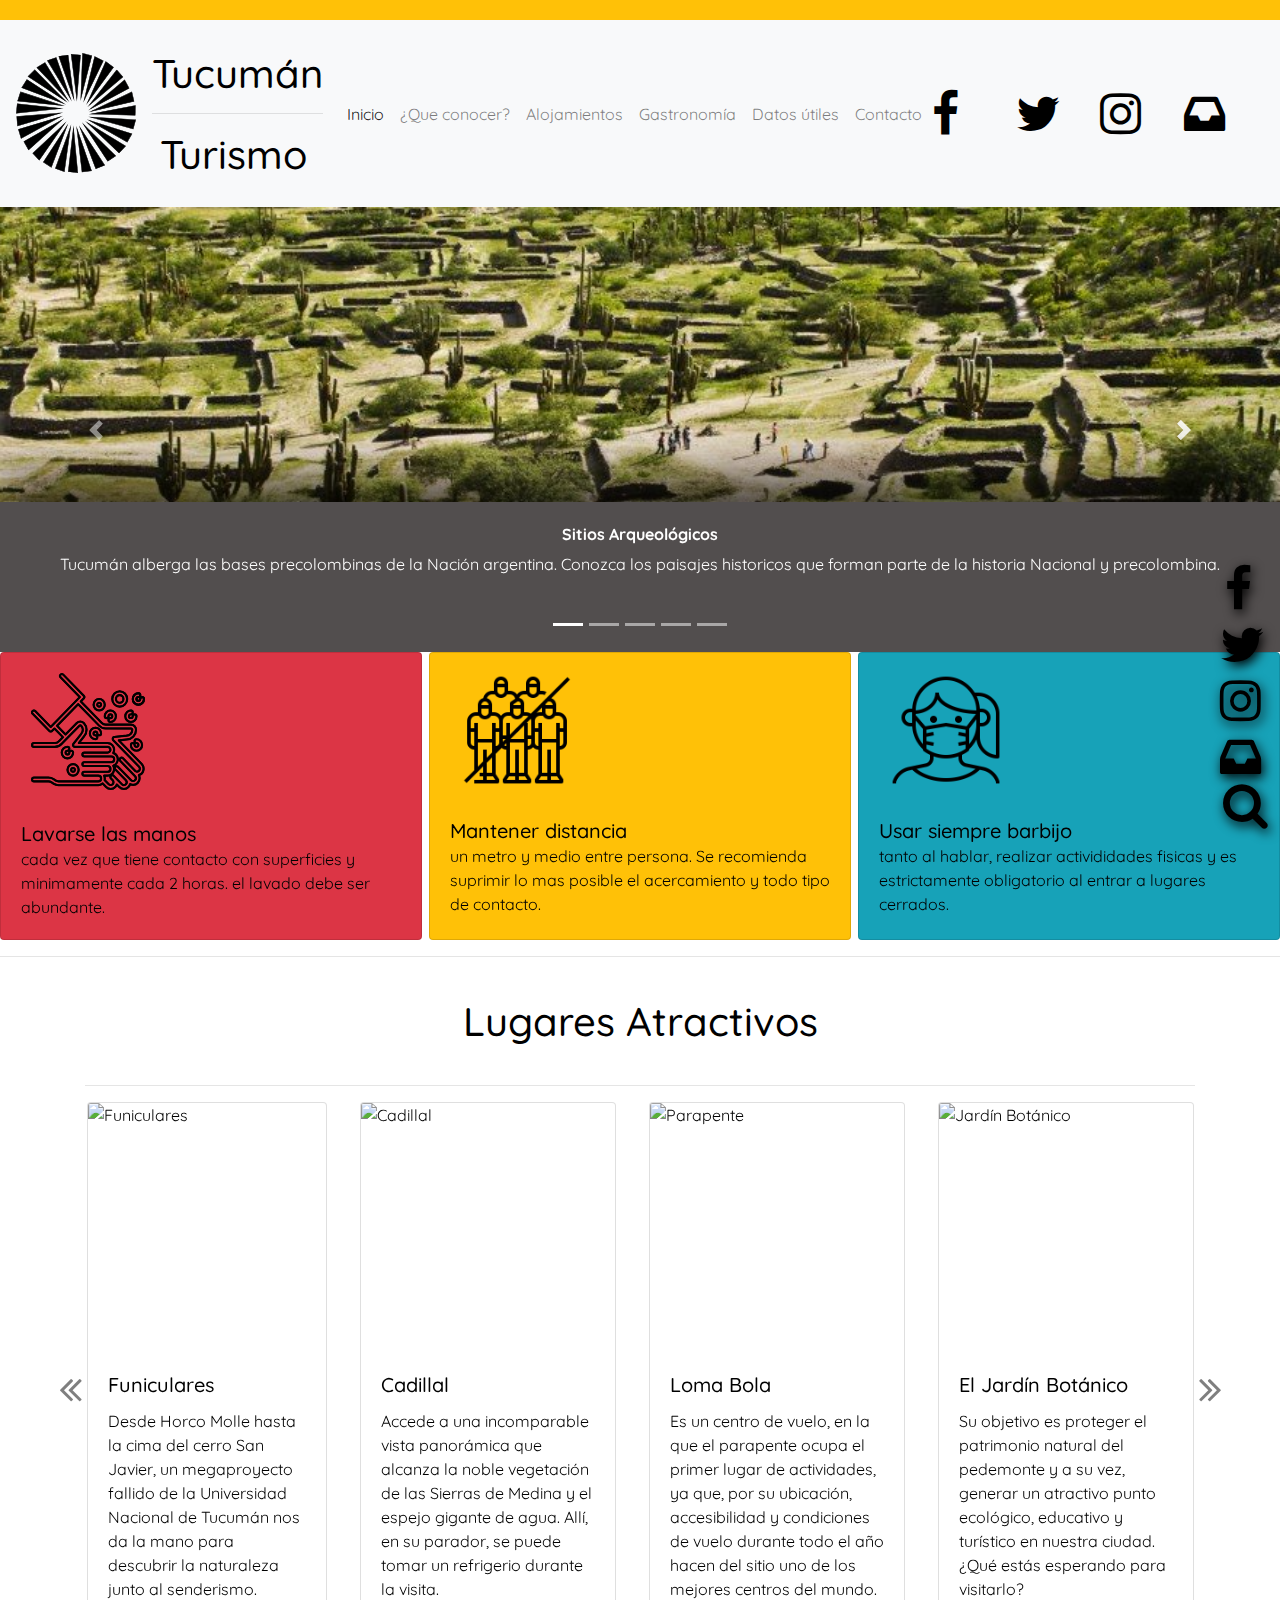
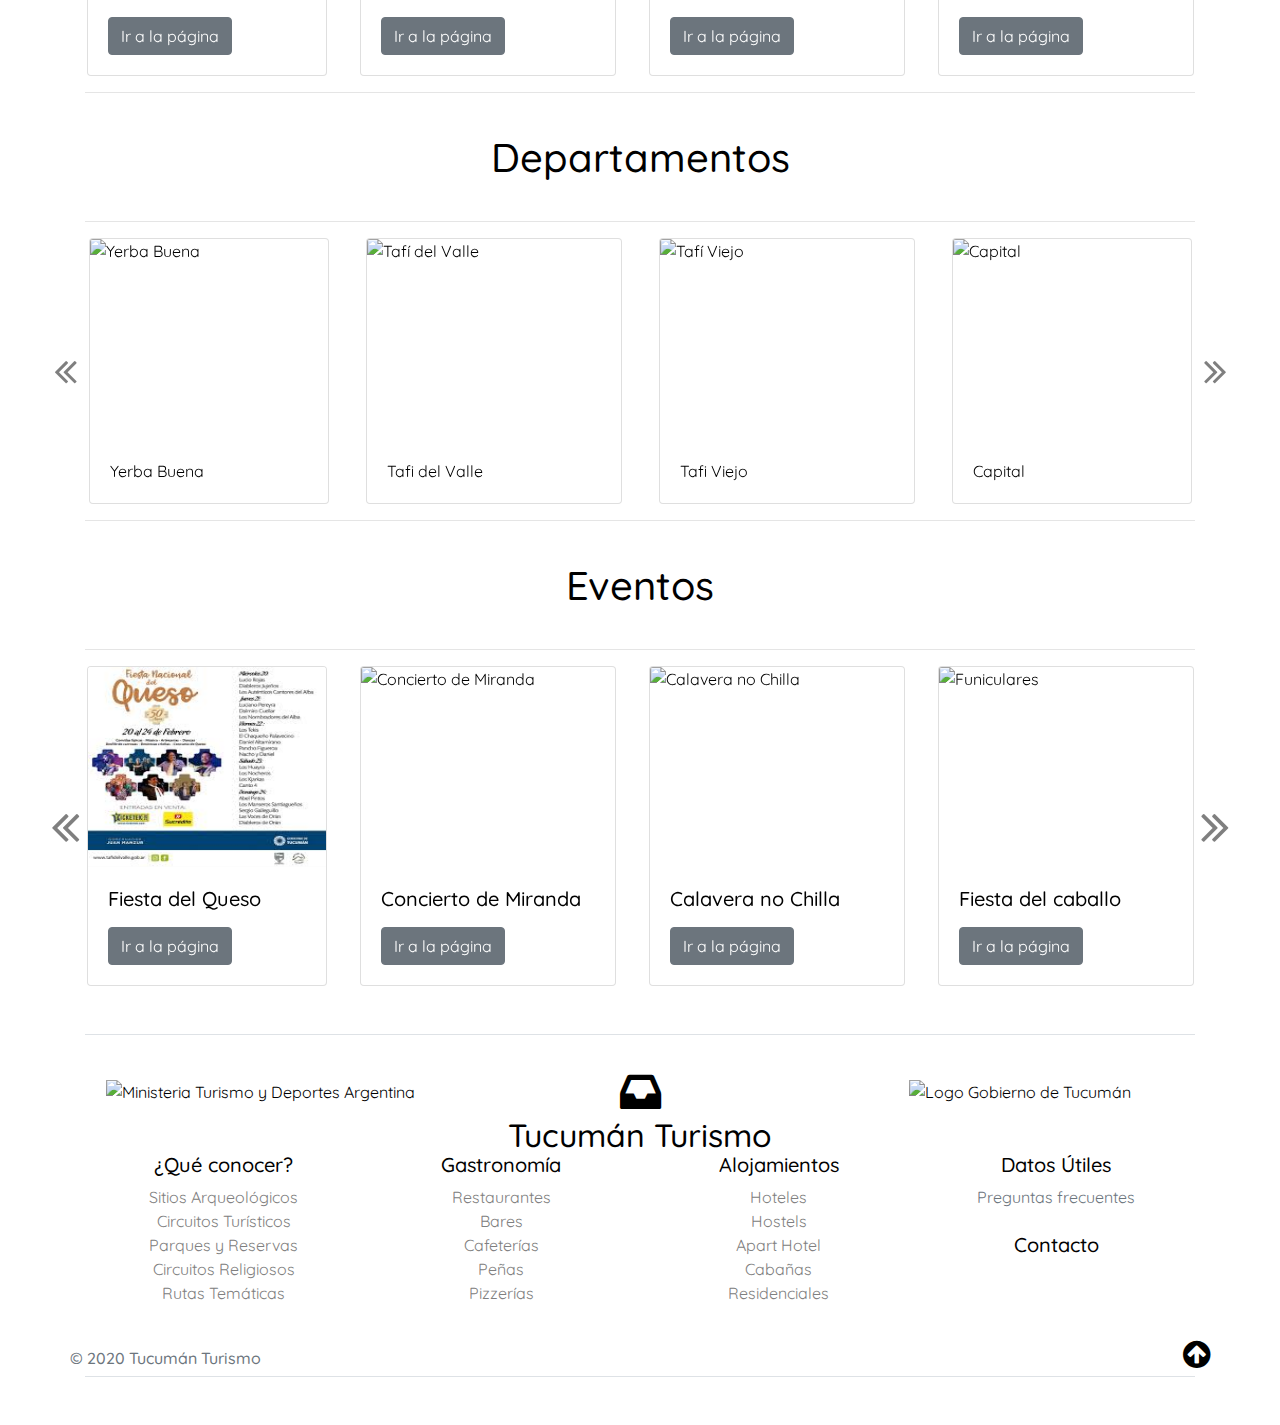
==== commit 3280a435: "trabajo terminado" ====
--- a/index.html
+++ b/index.html
@@ -1,434 +1,889 @@
 <!doctype html>
 <html lang="en">
-  <head>
-    <title>Title</title>
-    <!-- Required meta tags -->
-    <meta charset="utf-8">
-    <meta name="viewport" content="width=device-width, initial-scale=1, shrink-to-fit=no">
 
-    <!-- Bootstrap CSS -->
-    <link
-    rel="stylesheet"
-    href="https://cdnjs.cloudflare.com/ajax/libs/animate.css/4.0.0/animate.min.css"
-  />
-    <link rel="stylesheet" href="https://stackpath.bootstrapcdn.com/bootstrap/4.3.1/css/bootstrap.min.css" integrity="sha384-ggOyR0iXCbMQv3Xipma34MD+dH/1fQ784/j6cY/iJTQUOhcWr7x9JvoRxT2MZw1T" crossorigin="anonymous">
-    <link rel="stylesheet" href="style.css">
-    <link href="https://fonts.googleapis.com/css2?family=Quicksand:wght@300;400;500;515;600;700&display=swap" rel="stylesheet">
-    <link
-    href="http://cdnjs.cloudflare.com/ajax/libs/font-awesome/4.3.0/css/font-awesome.css"
-    rel="stylesheet"
-    type="text/css"
-  />
-  </head>
-  <body>
+<head>
+  <title>Inicio - Tucumán Turismo</title>
+  <!-- Required meta tags -->
+  <meta charset="utf-8">
+  <meta name="viewport" content="width=device-width, initial-scale=1, shrink-to-fit=no">
+  <!-- Bootstrap CSS -->
+  <link rel="stylesheet" href="https://cdnjs.cloudflare.com/ajax/libs/animate.css/4.0.0/animate.min.css" />
+  <link rel="stylesheet" href="https://stackpath.bootstrapcdn.com/bootstrap/4.3.1/css/bootstrap.min.css"
+    integrity="sha384-ggOyR0iXCbMQv3Xipma34MD+dH/1fQ784/j6cY/iJTQUOhcWr7x9JvoRxT2MZw1T" crossorigin="anonymous">
+  <link rel="stylesheet" href="css/style.css">
+  <link href="https://fonts.googleapis.com/css2?family=Quicksand:wght@300;400;500;515;600;700&display=swap"
+    rel="stylesheet">
+  <link href="http://cdnjs.cloudflare.com/ajax/libs/font-awesome/4.3.0/css/font-awesome.css" rel="stylesheet"
+    type="text/css">
+</head>
 
-
-<div class="barra-amarilla"></div>
-    <nav class="navbar navbar-expand-lg navbar-light bg-light">
-      <a class="navbar-brand" href="#"> 
-        
-        <svg class="entetur" xmlns="http://www.w3.org/2000/svg" viewBox="0 0 274.05 274.16"><title>logo turismo</title><g id="uno"><polygon points="5.48 174.2 103.08 145.27 11.7 195.18 5.48 174.2"/><path d="M296.79,180.9l-61.4,33.53-25.31,13.83-5.9-19.91,92.61-27.45m8.74-3.63L202.94,207.68l6.53,22,96.06-52.46Z" transform="translate(-198.08 -33.82)"/></g><g id="cuatro"><polygon points="3.65 109.64 10.42 88.83 107.22 120.32 3.65 109.64"/><path d="M208.82,123.28l91.85,29.87L202.4,143l6.42-19.74m-.64-1.27-7.11,21.88,108.86,11.22L208.18,122Z" transform="translate(-198.08 -33.82)"/></g><g id="tres"><polygon points="2.89 116.12 104.11 126.93 0.56 137.87 2.89 116.12"/><path d="M201.41,150.48l96,10.26-46.4,4.91-51.85,5.48,2.2-20.65m-.89-1.1-2.44,22.87,108.84-11.5-106.4-11.37Z" transform="translate(-198.08 -33.82)"/></g><g id="dos"><polygon points="1.72 144.91 103.19 136.86 3.44 166.72 1.72 144.91"/><path d="M296.62,171.55,249,185.81l-47,14.07-1.65-20.7,96.29-7.63m9.3-1.74-106.66,8.45,1.82,22.93,104.84-31.38Z" transform="translate(-198.08 -33.82)"/></g><g id="once"><polygon points="151.97 0.64 173.18 6.04 148.02 104.68 151.97 0.64"/><path d="M350.53,35.09l20.12,5.13-23.87,93.6,2-52.92,1.74-45.81m-.95-1.27q-2.08,54.68-4.16,109.36L371.87,39.5l-22.29-5.68Z" transform="translate(-198.08 -33.82)"/></g><g id="doce"><polygon points="179.64 8.22 199.35 17.73 155.13 109.41 179.64 8.22"/><path d="M378.07,42.76l18.7,9-42,87L370.26,75l7.81-32.2m-.68-1.44Q364.51,94.5,351.61,147.68L398.1,51.31l-20.71-10Z" transform="translate(-198.08 -33.82)"/></g><g id="trece"><polygon points="204.98 19.5 222.62 32.44 162.44 114.54 204.98 19.5"/><path d="M403.26,54.09,420,66.37l-57.11,77.9L398,65.93l5.3-11.84m-.41-1.54q-22.35,50-44.71,99.9l63.26-86.3-18.55-13.6Z" transform="translate(-198.08 -33.82)"/></g><g id="catorce"><polygon points="230.04 38.29 244.1 55.06 166.1 120.46 230.04 38.29"/><path d="M428.13,72.9l13.34,15.91-74,62.06,60.67-78m0-1.59-67.22,86.38,82-68.75L428.11,71.31Z" transform="translate(-198.08 -33.82)"/></g><g id="quince"><polygon points="248.01 61.07 258.33 80.36 168.59 128.41 248.01 61.07"/><path d="M445.94,95.67l9.8,18.31-85.15,45.59,75.35-63.9m.3-1.56-83.48,70.78,94.33-50.5L446.24,94.11Z" transform="translate(-198.08 -33.82)"/></g><g id="dieciseis"><polygon points="264.51 88.93 269.53 110.23 170.45 133.58 264.51 88.93"/><path d="M462.25,123.47,467,143.68l-94,22.15,40.93-19.43,48.32-22.93m.68-1.44L364.07,169l104.14-24.55L462.93,122Z" transform="translate(-198.08 -33.82)"/></g><g id="diecisiete"><polygon points="170.37 139.49 272.67 120.1 272.13 141.97 170.37 139.49"/><path d="M470.23,154.52l-.5,20.76-96.56-2.36,44.52-8.44,52.54-10m1-1.21L363.74,173.69l107,2.61.56-23Z" transform="translate(-198.08 -33.82)"/></g><g id="dieciocho"><polygon points="169.45 146.38 273.41 152.22 267.62 173.32 169.45 146.38"/><path d="M372.2,181l98.64,5.54-5.49,20L372.2,181m-9.34-1.53,103.19,28.32,6.09-22.18-109.28-6.14Z" transform="translate(-198.08 -33.82)"/></g><g id="diecinueve"><polygon points="165.58 153.08 264.85 184.47 254.02 203.48 165.58 153.08"/><path d="M368,188.8l43.21,13.65,51,16.12-10.28,18L368,188.8M359.32,185l93,53,11.39-20L359.32,185Z" transform="translate(-198.08 -33.82)"/></g><g id="veinte"><polygon points="161.44 158.1 250.37 212.25 235.32 228.13 161.44 158.1"/><path d="M363.28,194.79,402,218.35l45.68,27.82-14.28,15.07-70.1-66.45M355.76,189l77.66,73.61L449.24,246,355.76,189Z" transform="translate(-198.08 -33.82)"/></g><g id="veintiuno"><polygon points="153.35 162.03 227.7 234.91 209.44 246.97 153.35 162.03"/><path d="M354.44,199.49l51.9,50.88L425,268.65,407.67,280.1l-53.23-80.61m-6-7.3,59,89.29,19.2-12.67-78.16-76.62Z" transform="translate(-198.08 -33.82)"/></g><g id="veintidos"><polygon points="145.64 169.09 202.6 256.24 182.18 264.1 145.64 169.09"/><path d="M345.87,207.12l54.05,82.7-19.37,7.45-34.68-90.15m-4.31-8.43L380,298.56l21.47-8.25-59.88-91.62Z" transform="translate(-198.08 -33.82)"/></g><g id="veintitres"><polygon points="138.69 170.54 172.53 269.01 150.8 271.62 138.69 170.54"/><path d="M337.83,209l18.41,53.59,13.7,39.85-20.62,2.47L337.83,209m-2.11-9.22L348.45,306l22.83-2.74-35.56-103.5Z" transform="translate(-198.08 -33.82)"/></g><g id="veinticuatro"><polygon points="119.32 271.04 131.18 169.94 141.05 273.59 119.32 271.04"/><path d="M329.21,208.49l4.42,46.37,4.95,52L318,304.42l11.26-95.93m.1-9.47L316.85,305.3,339.69,308,329.31,199Z" transform="translate(-198.08 -33.82)"/></g><g id="veinticinco"><polygon points="89.92 263.7 124.81 168.07 110.47 271.2 89.92 263.7"/><path d="M321.75,206.48,316,247.84l-7.86,56.5-19.5-7.12,33.11-90.74M324,197.3,287.35,297.81,309,305.7q7.55-54.19,15.08-108.4Z" transform="translate(-198.08 -33.82)"/></g><g id="veintiseis"><polygon points="62.36 249.18 117.73 163.75 80.72 261.08 62.36 249.18"/><path d="M313.67,201.79l-16.1,42.35-19,50-17.43-11.3,52.54-81m4.28-8.44-58.2,89.79,19.3,12.51L318,193.35Z" transform="translate(-198.08 -33.82)"/></g><g id="veintisiete"><polygon points="38.2 228.86 112.53 159.31 53.15 244.84 38.2 228.86"/><path d="M307.52,196.71l-56.34,81.15L237,262.7l70.53-66m6.19-7.16-78.13,73.11,15.71,16.79,62.42-89.9Z" transform="translate(-198.08 -33.82)"/></g><g id="veintiocho"><polygon points="17.93 202.37 106.37 151.97 28.76 221.38 17.93 202.37"/><path d="M300.61,188.55l-32.67,29.21-41,36.65-10.28-18,83.92-47.82m7.68-5.53-93,53,11.39,20,81.58-73Z" transform="translate(-198.08 -33.82)"/></g><g id="diez"><polygon points="125.93 3.02 147.28 4.78 138.93 106.23 125.93 3.02"/><path d="M324.59,37.38l20.23,1.67-7.92,96.16-5.85-46.52-6.46-51.31m-1.15-1.09q6.84,54.29,13.67,108.58L345.9,38.14l-22.46-1.85Z" transform="translate(-198.08 -33.82)"/></g><g id="nueve"><polygon points="97.72 7.56 118.95 4.76 132.23 105.69 97.72 7.56"/><path d="M316.6,39.14l12.59,95.66-9.67-27.49-23-65.52,20.13-2.65m.87-1.12L295.12,41,331.43,144.2,317.47,38Z" transform="translate(-198.08 -33.82)"/></g><g id="ocho"><polygon points="71.61 17.21 91.83 10.13 125.47 106.21 71.61 17.21"/><path d="M289.6,44.59l31.89,91.07-19.26-31.83L270.44,51.3l19.16-6.71m.61-1.27-21.27,7.44,56.67,93.63L290.21,43.32Z" transform="translate(-198.08 -33.82)"/></g><g id="siete"><polygon points="47.52 33.11 66.2 21.71 119.23 108.6 47.52 33.11"/><path d="M264.11,56.22l50.32,82.44L246.39,67l17.72-10.81m.34-1.38-19.64,12,75.38,79.36L264.45,54.84Z" transform="translate(-198.08 -33.82)"/></g><g id="seis"><polygon points="27.34 53.77 42.85 38.34 114.62 110.53 27.34 53.77"/><path d="M240.93,72.86,309,141.37l-29.87-19.43-53-34.44,14.72-14.64m0-1.41L224.63,87.67l91.74,59.66L240.94,71.45Z" transform="translate(-198.08 -33.82)"/></g><g id="cinco"><polygon points="12.99 79.08 24.86 60.7 110.38 115.91 12.99 79.08"/><path d="M223.09,95.2l81.15,52.39-30.45-11.51-62-23.43L223.09,95.2m-.3-1.38-12.47,19.32,102.36,38.72-89.89-58Z" transform="translate(-198.08 -33.82)"/></g></svg>
-
-
-
-      </a>
-      <a class="navbar-brand" href="#">
-        <p><h1>Tucumán</h1></p> <hr>
-        <p><h1 class="dosespacios">Turísmo</h1></p></a>
-      <button class="navbar-toggler" type="button" data-toggle="collapse" data-target="#navbarNav" aria-controls="navbarNav" aria-expanded="false" aria-label="Toggle navigation">
-        <span class="navbar-toggler-icon"></span>
-      </button>
-      <div class="collapse navbar-collapse" id="navbarNav">
-        <ul class="navbar-nav">
-          <li class="nav-item">
-            <a class="nav-link active" href="index.html">Inicio<span class="sr-only">(current)</span></a>
-          </li>
-          <li class="nav-item">
-            <a class="nav-link" href="que-conocer.html">¿Que conocer? <span class="sr-only">(current)</span></a>
-          </li>
-          <li class="nav-item">
-            <a class="nav-link" href="#">Datos útiles</a>
-          </li>
-          <li class="nav-item">
-            <a class="nav-link" href="#">Alojamientos</a>
-          </li>
-          <li class="nav-item">
-            <a class="nav-link" href="#">Gastronomía</a>
-          </li>
-          <li class="nav-item">
-            <a class="nav-link" href="#">Contacto</a>
-          </li>
-        </ul>
-
-      </div>
-      <div class="redes-sociales d-none d-lg-block">
-        <i class="fa fa-facebook fa-3x"></i>
-        <i class="fa fa-twitter fa-3x"></i>
-        <i class="fa fa-instagram fa-3x"></i>
-        <i class="fa fa-inbox fa-3x"></i>
-      </div>
-    </nav>
-
-    <div class="bd-example turismo">
-      <div id="carouselExampleCaptions" class="carousel slide" data-ride="carousel">
-        <ol class="carousel-indicators">
-          <li data-target="#carouselExampleCaptions" data-slide-to="0" class="active"></li>
-          <li data-target="#carouselExampleCaptions" data-slide-to="1"></li>
-          <li data-target="#carouselExampleCaptions" data-slide-to="2"></li>
-          <li data-target="#carouselExampleCaptions" data-slide-to="3"></li>
-          <li data-target="#carouselExampleCaptions" data-slide-to="4"></li>
-        </ol>
-        <div class="carousel-inner">
-          <div class="carousel-item active">
-            <img src="ruina quilmes header.jpg" class=" d-block w-100" alt="Ruinas de Quilmes">
-            <div class="carousel-caption  animate__animated animate__fadeInUp">
-              <h5 class="font-weight-bold">Sitios Arqueologicos</h5>
-              <p>Tucumán alberga las bases precolombinas de la Nación argentina. Conozca los paisajes historicos que forman parte de la historia Nacional y precolombina.</p>
-            </div>
-          </div>
-          <div class="carousel-item">
-            <img src="casa historica.jpg" class="d-block w-100" alt="...">
-            <div class="carousel-caption  animate__animated animate__fadeInUp">
-              <h5>Circuitos Turisticos</h5>
-              <p>la provincia es conocida por ser la cuna de la independencia argentina y guarda reliquías de la historía siglo XIX que no te podes perder.</p>
-            </div>
-          </div>
-          <div class="carousel-item">
-            <img src="prensa-img-5422.jpg" class="d-block w-100" alt="...">
-            <div class="carousel-caption  animate__animated animate__fadeInUp">
-              <h5>Parques y Reservar</h5>
-              <p>Cascadas, Cerros y rios. para el turista interesado en el trekking y recorrer paisajes naturales: Tucumán es tu sitio ideal.</p>
-            </div>
-          </div>
-          <div class="carousel-item">
-            <img src="20190205212336_36326579_0_body.jpg" class="d-block w-100" alt="...">
-            <div class="carousel-caption  animate__animated animate__fadeInUp">
-              <h5>Circuitos Religiosos</h5>
-              <p>para aquellos que deseen acompañar el recorrido con la fé pueden encontrar los rastros del culto catolico en diversos rincones de la provincia.</p>
-            </div>
-          </div>
-          <div class="carousel-item">
-            <img src="unnamed.jpg" class="d-block w-100" alt="...">
-            <div class="carousel-caption  animate__animated animate__fadeInUp">
-              <h5>Rutas Tematicas</h5>
-              <p>extendiendose por toda la longitud provincial se encuentra la linea productiva de nuestro pueblo: entre el bordes de los rios, los altos de las montañas y el verde de las praderas se crean nuestros productos regionales. no te pierdas el camino del vino</p>
-            </div>
-          </div>
-        </div>
-        <a class="carousel-control-prev" href="#carouselExampleCaptions" role="button" data-slide="prev">
-          <span class="carousel-control-prev-icon" aria-hidden="true"></span>
-          <span class="sr-only">Previous</span>
-        </a>
-        <a class="carousel-control-next" href="#carouselExampleCaptions" role="button" data-slide="next">
-          <span class="carousel-control-next-icon" aria-hidden="true"></span>
-          <span class="sr-only">Next</span>
-        </a>
-        <a class="carousel-control-next" href="#carouselExampleCaptions" role="button" data-slide="next">
-          <span class="carousel-control-next-icon" aria-hidden="true"></span>
-          <span class="sr-only">Next</span>
-        </a>
-        <a class="carousel-control-next" href="#carouselExampleCaptions" role="button" data-slide="next">
-          <span class="carousel-control-next-icon" aria-hidden="true"></span>
-          <span class="sr-only">Next</span>
-        </a>
-      </div>
-    </div>
-
-
-
-    
-    <div class="cartas row  justify-content-between no-gutters ">
-    <div class="card text-white bg-danger  no-gutters animate__animated animate__slideInLeft" style="max-width: 33%;">
-      
+<body>
+  <div id="top" class="barra-amarilla bg-warning"></div>
+  <!--Navbar-->
+  <nav class="navbar navbar-expand-lg navbar-light bg-light">
+    <a class="navbar-brand" href="index.html">
+      <svg class="entetur" xmlns="http://www.w3.org/2000/svg" viewBox="0 0 274.05 274.16">
+        <title>logo turismo</title>
+        <g id="uno">
+          <polygon points="5.48 174.2 103.08 145.27 11.7 195.18 5.48 174.2" />
+          <path
+            d="M296.79,180.9l-61.4,33.53-25.31,13.83-5.9-19.91,92.61-27.45m8.74-3.63L202.94,207.68l6.53,22,96.06-52.46Z"
+            transform="translate(-198.08 -33.82)" />
+        </g>
+        <g id="cuatro">
+          <polygon points="3.65 109.64 10.42 88.83 107.22 120.32 3.65 109.64" />
+          <path d="M208.82,123.28l91.85,29.87L202.4,143l6.42-19.74m-.64-1.27-7.11,21.88,108.86,11.22L208.18,122Z"
+            transform="translate(-198.08 -33.82)" />
+        </g>
+        <g id="tres">
+          <polygon points="2.89 116.12 104.11 126.93 0.56 137.87 2.89 116.12" />
+          <path d="M201.41,150.48l96,10.26-46.4,4.91-51.85,5.48,2.2-20.65m-.89-1.1-2.44,22.87,108.84-11.5-106.4-11.37Z"
+            transform="translate(-198.08 -33.82)" />
+        </g>
+        <g id="dos">
+          <polygon points="1.72 144.91 103.19 136.86 3.44 166.72 1.72 144.91" />
+          <path
+            d="M296.62,171.55,249,185.81l-47,14.07-1.65-20.7,96.29-7.63m9.3-1.74-106.66,8.45,1.82,22.93,104.84-31.38Z"
+            transform="translate(-198.08 -33.82)" />
+        </g>
+        <g id="once">
+          <polygon points="151.97 0.64 173.18 6.04 148.02 104.68 151.97 0.64" />
+          <path
+            d="M350.53,35.09l20.12,5.13-23.87,93.6,2-52.92,1.74-45.81m-.95-1.27q-2.08,54.68-4.16,109.36L371.87,39.5l-22.29-5.68Z"
+            transform="translate(-198.08 -33.82)" />
+        </g>
+        <g id="doce">
+          <polygon points="179.64 8.22 199.35 17.73 155.13 109.41 179.64 8.22" />
+          <path
+            d="M378.07,42.76l18.7,9-42,87L370.26,75l7.81-32.2m-.68-1.44Q364.51,94.5,351.61,147.68L398.1,51.31l-20.71-10Z"
+            transform="translate(-198.08 -33.82)" />
+        </g>
+        <g id="trece">
+          <polygon points="204.98 19.5 222.62 32.44 162.44 114.54 204.98 19.5" />
+          <path
+            d="M403.26,54.09,420,66.37l-57.11,77.9L398,65.93l5.3-11.84m-.41-1.54q-22.35,50-44.71,99.9l63.26-86.3-18.55-13.6Z"
+            transform="translate(-198.08 -33.82)" />
+        </g>
+        <g id="catorce">
+          <polygon points="230.04 38.29 244.1 55.06 166.1 120.46 230.04 38.29" />
+          <path d="M428.13,72.9l13.34,15.91-74,62.06,60.67-78m0-1.59-67.22,86.38,82-68.75L428.11,71.31Z"
+            transform="translate(-198.08 -33.82)" />
+        </g>
+        <g id="quince">
+          <polygon points="248.01 61.07 258.33 80.36 168.59 128.41 248.01 61.07" />
+          <path d="M445.94,95.67l9.8,18.31-85.15,45.59,75.35-63.9m.3-1.56-83.48,70.78,94.33-50.5L446.24,94.11Z"
+            transform="translate(-198.08 -33.82)" />
+        </g>
+        <g id="dieciseis">
+          <polygon points="264.51 88.93 269.53 110.23 170.45 133.58 264.51 88.93" />
+          <path
+            d="M462.25,123.47,467,143.68l-94,22.15,40.93-19.43,48.32-22.93m.68-1.44L364.07,169l104.14-24.55L462.93,122Z"
+            transform="translate(-198.08 -33.82)" />
+        </g>
+        <g id="diecisiete">
+          <polygon points="170.37 139.49 272.67 120.1 272.13 141.97 170.37 139.49" />
+          <path d="M470.23,154.52l-.5,20.76-96.56-2.36,44.52-8.44,52.54-10m1-1.21L363.74,173.69l107,2.61.56-23Z"
+            transform="translate(-198.08 -33.82)" />
+        </g>
+        <g id="dieciocho">
+          <polygon points="169.45 146.38 273.41 152.22 267.62 173.32 169.45 146.38" />
+          <path d="M372.2,181l98.64,5.54-5.49,20L372.2,181m-9.34-1.53,103.19,28.32,6.09-22.18-109.28-6.14Z"
+            transform="translate(-198.08 -33.82)" />
+        </g>
+        <g id="diecinueve">
+          <polygon points="165.58 153.08 264.85 184.47 254.02 203.48 165.58 153.08" />
+          <path d="M368,188.8l43.21,13.65,51,16.12-10.28,18L368,188.8M359.32,185l93,53,11.39-20L359.32,185Z"
+            transform="translate(-198.08 -33.82)" />
+        </g>
+        <g id="veinte">
+          <polygon points="161.44 158.1 250.37 212.25 235.32 228.13 161.44 158.1" />
+          <path
+            d="M363.28,194.79,402,218.35l45.68,27.82-14.28,15.07-70.1-66.45M355.76,189l77.66,73.61L449.24,246,355.76,189Z"
+            transform="translate(-198.08 -33.82)" />
+        </g>
+        <g id="veintiuno">
+          <polygon points="153.35 162.03 227.7 234.91 209.44 246.97 153.35 162.03" />
+          <path
+            d="M354.44,199.49l51.9,50.88L425,268.65,407.67,280.1l-53.23-80.61m-6-7.3,59,89.29,19.2-12.67-78.16-76.62Z"
+            transform="translate(-198.08 -33.82)" />
+        </g>
+        <g id="veintidos">
+          <polygon points="145.64 169.09 202.6 256.24 182.18 264.1 145.64 169.09" />
+          <path d="M345.87,207.12l54.05,82.7-19.37,7.45-34.68-90.15m-4.31-8.43L380,298.56l21.47-8.25-59.88-91.62Z"
+            transform="translate(-198.08 -33.82)" />
+        </g>
+        <g id="veintitres">
+          <polygon points="138.69 170.54 172.53 269.01 150.8 271.62 138.69 170.54" />
+          <path
+            d="M337.83,209l18.41,53.59,13.7,39.85-20.62,2.47L337.83,209m-2.11-9.22L348.45,306l22.83-2.74-35.56-103.5Z"
+            transform="translate(-198.08 -33.82)" />
+        </g>
+        <g id="veinticuatro">
+          <polygon points="119.32 271.04 131.18 169.94 141.05 273.59 119.32 271.04" />
+          <path d="M329.21,208.49l4.42,46.37,4.95,52L318,304.42l11.26-95.93m.1-9.47L316.85,305.3,339.69,308,329.31,199Z"
+            transform="translate(-198.08 -33.82)" />
+        </g>
+        <g id="veinticinco">
+          <polygon points="89.92 263.7 124.81 168.07 110.47 271.2 89.92 263.7" />
+          <path
+            d="M321.75,206.48,316,247.84l-7.86,56.5-19.5-7.12,33.11-90.74M324,197.3,287.35,297.81,309,305.7q7.55-54.19,15.08-108.4Z"
+            transform="translate(-198.08 -33.82)" />
+        </g>
+        <g id="veintiseis">
+          <polygon points="62.36 249.18 117.73 163.75 80.72 261.08 62.36 249.18" />
+          <path d="M313.67,201.79l-16.1,42.35-19,50-17.43-11.3,52.54-81m4.28-8.44-58.2,89.79,19.3,12.51L318,193.35Z"
+            transform="translate(-198.08 -33.82)" />
+        </g>
+        <g id="veintisiete">
+          <polygon points="38.2 228.86 112.53 159.31 53.15 244.84 38.2 228.86" />
+          <path d="M307.52,196.71l-56.34,81.15L237,262.7l70.53-66m6.19-7.16-78.13,73.11,15.71,16.79,62.42-89.9Z"
+            transform="translate(-198.08 -33.82)" />
+        </g>
+        <g id="veintiocho">
+          <polygon points="17.93 202.37 106.37 151.97 28.76 221.38 17.93 202.37" />
+          <path d="M300.61,188.55l-32.67,29.21-41,36.65-10.28-18,83.92-47.82m7.68-5.53-93,53,11.39,20,81.58-73Z"
+            transform="translate(-198.08 -33.82)" />
+        </g>
+        <g id="diez">
+          <polygon points="125.93 3.02 147.28 4.78 138.93 106.23 125.93 3.02" />
+          <path
+            d="M324.59,37.38l20.23,1.67-7.92,96.16-5.85-46.52-6.46-51.31m-1.15-1.09q6.84,54.29,13.67,108.58L345.9,38.14l-22.46-1.85Z"
+            transform="translate(-198.08 -33.82)" />
+        </g>
+        <g id="nueve">
+          <polygon points="97.72 7.56 118.95 4.76 132.23 105.69 97.72 7.56" />
+          <path d="M316.6,39.14l12.59,95.66-9.67-27.49-23-65.52,20.13-2.65m.87-1.12L295.12,41,331.43,144.2,317.47,38Z"
+            transform="translate(-198.08 -33.82)" />
+        </g>
+        <g id="ocho">
+          <polygon points="71.61 17.21 91.83 10.13 125.47 106.21 71.61 17.21" />
+          <path
+            d="M289.6,44.59l31.89,91.07-19.26-31.83L270.44,51.3l19.16-6.71m.61-1.27-21.27,7.44,56.67,93.63L290.21,43.32Z"
+            transform="translate(-198.08 -33.82)" />
+        </g>
+        <g id="siete">
+          <polygon points="47.52 33.11 66.2 21.71 119.23 108.6 47.52 33.11" />
+          <path d="M264.11,56.22l50.32,82.44L246.39,67l17.72-10.81m.34-1.38-19.64,12,75.38,79.36L264.45,54.84Z"
+            transform="translate(-198.08 -33.82)" />
+        </g>
+        <g id="seis">
+          <polygon points="27.34 53.77 42.85 38.34 114.62 110.53 27.34 53.77" />
+          <path
+            d="M240.93,72.86,309,141.37l-29.87-19.43-53-34.44,14.72-14.64m0-1.41L224.63,87.67l91.74,59.66L240.94,71.45Z"
+            transform="translate(-198.08 -33.82)" />
+        </g>
+        <g id="cinco">
+          <polygon points="12.99 79.08 24.86 60.7 110.38 115.91 12.99 79.08" />
+          <path
+            d="M223.09,95.2l81.15,52.39-30.45-11.51-62-23.43L223.09,95.2m-.3-1.38-12.47,19.32,102.36,38.72-89.89-58Z"
+            transform="translate(-198.08 -33.82)" />
+        </g>
+      </svg>
+    </a>
+    <a class="navbar-brand" href="index.html">
+      <p>
+        <h1>Tucumán</h1>
+      </p>
+      <hr>
+      <p>
+        <h1 class="dosespacios">Turismo</h1>
+      </p>
+    </a>
+    <button class="navbar-toggler" type="button" data-toggle="collapse" data-target="#navbarNav"
+      aria-controls="navbarNav" aria-expanded="false" aria-label="Toggle navigation">
+      <span class="navbar-toggler-icon"></span>
+    </button>
+    <div class="collapse navbar-collapse" id="navbarNav">
+      <ul class="navbar-nav">
+        <li class="nav-item active">
+          <a class="nav-link" href="index.html">Inicio<span class="sr-only">(current)</span></a>
+        </li>
+        <li class="nav-item">
+          <a class="nav-link" href="que-conocer.html">¿Que conocer? </a>
+        </li>
+        <li class="nav-item">
+          <a class="nav-link" href="alojamientos.html">Alojamientos</a>
+        </li>
+        <li class="nav-item">
+          <a class="nav-link" href="gastronomia.html">Gastronomía</a>
+        </li>
+        <li class="nav-item">
+          <a class="nav-link" href="datos-utiles.html">Datos útiles</a>
+        </li>
+        <li class="nav-item">
+          <a class="nav-link" href="Contacto.html">Contacto</a>
+        </li>
+      </ul>
+    </div>
+    <div class="redes-sociales d-none d-lg-block">
+      <a title="Facebook" target="_blank" href="https://www.facebook.com/tucumanturismo/">
+        <i class="fa fa-facebook fa-3x color-iconos" aria-hidden="true"></i>
+      </a>
+      <a title="Twitter" target="_blank" href="https://twitter.com/tucumanturismo?lang=es">
+        <i class="fa fa-twitter fa-3x color-iconos" aria-hidden="true"></i>
+      </a>
+      <a title="Instagram" target="_blank" href="https://www.instagram.com/tucumanturismo/?hl=es-la">
+        <i class="fa fa-instagram fa-3x color-iconos" aria-hidden="true"></i>
+      </a>
+      <a title="Home" href="index.html">
+        <i class="fa fa-inbox fa-3x color-iconos" aria-hidden="true"></i>
+      </a>
+    </div>
+  </nav>
+  <!--Carousel Principal-->
+  <div class="bd-example turismo">
+    <div id="carouselExampleCaptions" class="carousel slide" data-ride="carousel">
+      <ol class="carousel-indicators">
+        <li data-target="#carouselExampleCaptions" data-slide-to="0" class="active"></li>
+        <li data-target="#carouselExampleCaptions" data-slide-to="1"></li>
+        <li data-target="#carouselExampleCaptions" data-slide-to="2"></li>
+        <li data-target="#carouselExampleCaptions" data-slide-to="3"></li>
+        <li data-target="#carouselExampleCaptions" data-slide-to="4"></li>
+      </ol>
+      <div class="carousel-inner">
+        <div class="carousel-item active">
+          <img src="img/RuinasQuilmesRecorte.png" class=" d-block w-100" alt="Ruinas de Quilmes">
+          <div class="carousel-caption  animate__animated animate__fadeInUp">
+            <h5 class="font-weight-bold">Sitios Arqueológicos</h5>
+            <p>Tucumán alberga las bases precolombinas de la Nación argentina. Conozca los paisajes historicos que
+              forman parte de la historia Nacional y precolombina.</p>
+          </div>
+        </div>
+        <div class="carousel-item">
+          <img src="img/CasaHistoricaRecorte.png" class="d-block w-100" alt="Casa Histórica">
+          <div class="carousel-caption  animate__animated animate__fadeInUp">
+            <h5>Circuitos Turísticos</h5>
+            <p>La provincia es conocida por ser la cuna de la independencia argentina y guarda reliquías de la historía
+              siglo XIX que no te podes perder.</p>
+          </div>
+        </div>
+        <div class="carousel-item">
+          <img src="img/ReservaMenhiresRecorte.png" class="d-block w-100" alt="Reserva Menhires">
+          <div class="carousel-caption  animate__animated animate__fadeInUp">
+            <h5>Parques y Reservas</h5>
+            <p>Cascadas, Cerros y rios. Para el turista interesado en el trekking y recorrer paisajes naturales: Tucumán
+              es tu sitio ideal.</p>
+          </div>
+        </div>
+        <div class="carousel-item">
+          <img src="img/CircuitosReligososRecortes.png" class="d-block w-100" alt="Circuitos Religiosos">
+          <div class="carousel-caption  animate__animated animate__fadeInUp">
+            <h5>Circuitos Religiosos</h5>
+            <p>Para aquellos que deseen acompañar el recorrido con la fé pueden encontrar los rastros del culto catolico
+              en diversos rincones de la provincia.</p>
+          </div>
+        </div>
+        <div class="carousel-item">
+          <img src="img/RutasTemáticasRecorte.png" class="d-block w-100" alt="Rutas Temáticas"
+            style="object-fit: cover;">
+          <div class="carousel-caption  animate__animated animate__fadeInUp">
+            <h5>Rutas Temáticas</h5>
+            <p class="mas-chico">Extendiendose por toda la longitud provincial se encuentra la linea productiva de
+              nuestro pueblo: entre el bordes de los rios, los altos de las montañas y el verde de las praderas se crean
+              nuestros productos regionales. no te pierdas el camino del vino</p>
+          </div>
+        </div>
+      </div>
+      <a class="carousel-control-prev" href="#carouselExampleCaptions" role="button" data-slide="prev">
+        <span class="carousel-control-prev-icon" aria-hidden="true"></span>
+        <span class="sr-only">Previous</span>
+      </a>
+      <a class="carousel-control-next" href="#carouselExampleCaptions" role="button" data-slide="next">
+        <span class="carousel-control-next-icon" aria-hidden="true"></span>
+        <span class="sr-only">Next</span>
+      </a>
+      <a class="carousel-control-next" href="#carouselExampleCaptions" role="button" data-slide="next">
+        <span class="carousel-control-next-icon" aria-hidden="true"></span>
+        <span class="sr-only">Next</span>
+      </a>
+      <a class="carousel-control-next" href="#carouselExampleCaptions" role="button" data-slide="next">
+        <span class="carousel-control-next-icon" aria-hidden="true"></span>
+        <span class="sr-only">Next</span>
+      </a>
+    </div>
+  </div>
+  <!--Medidas de Seguridad-->
+  <div class="cartas row justify-content-between no-gutters" style="cursor:pointer;">
+    <div class="card bg-danger no-gutters animate__animated animate__slideInLeft" style="max-width: 33%;">
       <div class="card-body">
-
-        <figure class="wash align-self-center"> 
-          
-         <img class="" src="lavado de manos.svg" alt="">
-
+        <figure class="wash" style="align-items: center;">
+          <img class="" src="img/lavado de manos.svg" alt="Lavarse las manos">
         </figure>
         <h5 class="card-title lavarse">Lavarse las manos</h5>
-        
-        
-        <p class="card-text d-none d-lg-block">cada vez que tiene contacto con superficies y minimamente cada 2 horas. el lavado debe ser abundante.</p>
-      </div>
-    </div>
-    <div class="card text-white bg-warning  no-gutters animate__animated animate__slideInUp " style="max-width: 33%;">
-      
+        <p class="card-text d-none d-lg-block">cada vez que tiene contacto con superficies y minimamente cada 2 horas.
+          el lavado debe ser abundante.</p>
+      </div>
+    </div>
+    <div class="card bg-warning  no-gutters animate__animated animate__slideInUp " style="max-width: 33%;">
       <div class="card-body">
-         
         <figure class="distancia">
-          
-          <img src="coronavirus.png" alt="">
-        </figure>  
-
+          <img src="img/coronavirus.png" alt=" Distanciamiento">
+        </figure>
         <h5 class="card-title lavarse">Mantener distancia</h5>
-        <p class="card-text d-none d-lg-block">un metro y medio entre persona. Se recomienda suprimir lo mas posible el acercamiento y todo tipo de contacto.</p>
-      </div>
-    </div>
-    <div class="card text-white bg-info no-gutters animate__animated animate__slideInRight" style="max-width: 33%;" >
-      
+        <p class="card-text d-none d-lg-block">un metro y medio entre persona. Se recomienda suprimir lo mas posible el
+          acercamiento y todo tipo de contacto.</p>
+      </div>
+    </div>
+    <div class="card bg-info no-gutters animate__animated animate__slideInRight" style="max-width: 33%;">
       <div class="card-body">
         <figure>
-          <img src="face-mask.png" alt="">
+          <img src="img/face-mask.png" alt="Usar barbijo">
         </figure>
         <h5 class="card-title lavarse">Usar siempre barbijo</h5>
-        <p class="card-text d-none d-lg-block">tanto al hablar, realizar activididades fisicas y es estrictamente obligatorio al entrar a lugares cerrados.</p>
+        <p class="card-text d-none d-lg-block">tanto al hablar, realizar activididades fisicas y es estrictamente
+          obligatorio al entrar a lugares cerrados.</p>
       </div>
     </div>
   </div>
+  <hr>
+  <!-- Carousel Lugares atractivos -->
+  <div class="container">
+    <h1 class="d-flex justify-content-center py-4">Lugares Atractivos</h1>
+    <hr>
+    <div id="carouselExampleControls" class="carousel slide" data-ride="carousel">
+      <div class="carousel-inner">
+        <div class="carousel-item active">
+          <div class="row" style="justify-content: space-around;">
+            <div class="card" style="width: 15rem;">
+              <img
+                src="https://sites.google.com/site/apurofutbolsecyerbabuena/_/rsrc/1415222587037/circuitos-de-turismo/g_gal_228123978.jpg"
+                class="card-img-top" style="min-width: 238px;min-height: 250px;max-width: 255px;max-height: 250px;"
+                alt="Funiculares">
+              <div class="card-body">
+                <h5 class="card-title">Funiculares</h5>
+                <p class="card-text">Desde Horco Molle hasta la cima del cerro San Javier, un megaproyecto fallido de la
+                  Universidad
+                  Nacional de Tucumán nos da la mano para descubrir la naturaleza junto al senderismo.</p>
+                <a href="https://www.tucumanturismo.gob.ar/rutas-tematicas/231/251/ecosendas-tucuman"
+                  class="btn btn-secondary">Ir a la página</a>
+              </div>
+            </div>
+            <div class="card" style="width: 16rem;">
+              <img src="https://www.tucumanturismo.gob.ar/carga/image/1470407904%20-%20El%20Cadillal%20-%201797.jpg"
+                class="card-img-top" style="min-width: 255px;min-height: 250px;max-width: 255px;max-height: 250px;"
+                alt="Cadillal">
+              <div class="card-body">
+                <h5 class="card-title">Cadillal</h5>
+                <p class="card-text">Accede a una incomparable vista panorámica que alcanza la noble vegetación
+                  de las Sierras de Medina y el espejo gigante de agua. Allí, en su parador, se puede tomar un
+                  refrigerio durante
+                  la visita.
+                </p>
+                <a href="#" class="btn btn-secondary">Ir a la página</a>
+              </div>
+            </div>
+            <div class="card" style="width: 16rem;">
+              <img src="https://www.tucumanturismo.gob.ar/carga/image/1472566748%20-%20parapente_nueva2.jpg"
+                class="card-img-top" style="min-width: 255px;min-height: 250px;max-width: 255px;max-height: 250px;"
+                alt="Parapente">
+              <div class="card-body">
+                <h5 class="card-title">Loma Bola</h5>
+                <p class="card-text">Es un centro de vuelo, en la que el parapente ocupa el primer lugar de
+                  actividades, ya que, por su ubicación, accesibilidad y condiciones de
+                  vuelo durante todo el año hacen del sitio uno de los mejores centros del mundo.</p>
+                <a href="http://www.lomabola.com.ar/" class="btn btn-secondary">Ir a la página</a>
+              </div>
+            </div>
+            <div class="card" style="width: 16rem;">
+              <img src="https://www.yerbabuena.gob.ar/sites/default/files/jardin_botanico_3.jpg" class="card-img-top"
+                style="min-width: 255px;min-height: 250px;max-width: 255px;max-height: 250px;" alt="Jardín Botánico">
+              <div class="card-body">
+                <h5 class="card-title">El Jardín Botánico </h5>
+                <p class="card-text">Su objetivo es proteger el patrimonio natural del pedemonte y a su vez,
+                  generar un atractivo punto ecológico, educativo y turístico en nuestra ciudad. ¿Qué estás esperando
+                  para visitarlo?</p>
+                <a href="https://www.facebook.com/jbhorcomolle" class="btn btn-secondary">Ir a la página</a>
+              </div>
+            </div>
+          </div>
+        </div>
+        <div class="carousel-item">
+          <div class="row" style="justify-content: space-around;">
+            <div class="card" style="width: 15rem;">
+              <img
+                src="https://www.yerbabuena.gob.ar/sites/default/files/styles/gallery_thumb/public/img_3626.jpg?itok=Vn0O_wvZ"
+                class="card-img-top" style="min-width: 238px;min-height: 250px;max-width: 255px;max-height: 250px;"
+                alt="San Javier">
+              <div class="card-body">
+                <h5 class="card-title">San Javier</h5>
+                <p class="card-text">Dicho lugar se encuentran a unos 14 km de la ciudad de Yerba Buena.
+                  El camino hacia el cerro tiene más de 100 curvas y en todo momento puede apreciarse la
+                  típica vegetación subtropical.</p>
+                <a href="https://es.wikipedia.org/wiki/Cerro_San_Javier" class="btn btn-secondary">Ir a la página</a>
+              </div>
+            </div>
+            <div class="card" style="width: 16rem;">
+              <img src="https://media-cdn.tripadvisor.com/media/photo-s/0e/a8/0f/b9/parque-tematicofamaillahermoso.jpg"
+                class="card-img-top" style="min-width: 255px;min-height: 250px;max-width: 255px;max-height: 250px;"
+                alt="Parque temático">
+              <div class="card-body">
+                <h5 class="card-title">Parque temático en Famaillá</h5>
+                <p class="card-text">Parque Temático Histórico del Bicentenario Ciudad De Famaillá Tucumán, donde podrás
+                  encontrar
+                  varias estatuas de diversos personajes históricos del país.
+                </p>
+                <a href="https://www.facebook.com/Parque-Tem%C3%A1tico-Hist%C3%B3rico-del-Bicentenario-Ciudad-De-Famaill%C3%A1-Tucum%C3%A1n-132540693526132/"
+                  class="btn btn-secondary ">Ir a la página</a>
+              </div>
+            </div>
+            <div class="card" style="width: 16rem;">
+              <img src="https://i.pinimg.com/originals/1f/d7/cd/1fd7cd483d9abab6af4e9a8c3e3ac8da.jpg"
+                class="card-img-top" style="min-width: 255px;min-height: 250px;max-width: 255px;max-height: 250px;"
+                alt="Parque 9 de Julio">
+              <div class="card-body">
+                <h5 class="card-title">Parque 9 de Julio</h5>
+                <p class="card-text">Es el principal paseo verde de la capital tucumana, conocido como el “pulmón de la
+                  ciudad”.
+                  Fue idea del arquitecto francés Carlos Thays e inaugurado para los festejos del centenario de la
+                  Independencia en 1916.</p>
+                <a href="https://www.tucumanturismo.gob.ar/ciudad-historica/57/207/parque-9-de-julio"
+                  class="btn btn-secondary ">Ir a la página</a>
+              </div>
+            </div>
+            <div class="card" style="width: 16rem;">
+              <img src="https://img.lagaceta.com.ar/fotos/notas/2017/07/24/738407_20170724161327.jpg"
+                class="card-img-top" style="min-width: 255px;min-height: 250px;max-width: 255px;max-height: 250px;"
+                alt="Reserva Horco Molle">
+              <div class="card-body">
+                <h5 class="card-title">Reserva Experimental Horco Molle</h5>
+                <p class="card-text">Ofrece un ambiente de paz propio de las yungas. Se accede por avenida
+                  Presidente Perón;
+                  metros antes de llegar a la rotonda final, se gira hacia mano derecha hasta el ingreso. </p>
+                <a href="https://www.facebook.com/ReservaHorcoMolle/" class="btn btn-secondary ">Ir a la página</a>
+              </div>
+            </div>
+          </div>
+        </div>
+      </div>
+      <a class="carousel-control-prev flecha" href="#carouselExampleControls" role="button" data-slide="prev">
+        <i class="fa fa-angle-double-left color-iconos" style="font-size: 40px; margin-right: 40px;"
+          aria-hidden="true"></i>
+        <span class="sr-only">Previous</span>
+      </a>
+      <a class="carousel-control-next flecha" href="#carouselExampleControls" role="button" data-slide="next">
+        <i class="fa fa-angle-double-right color-iconos" style="font-size: 40px; margin-left: 40px;"
+          aria-hidden="true"></i>
+        <span class="sr-only">Next</span>
+      </a>
+    </div>
+    <hr>
+  </div>
+  <!--Carousel Departamentos-->
+  <div class="container">
+    <h1 class="d-flex justify-content-center py-4">Departamentos</h1>
+    <hr>
+    <div id="carouselExampleIndicators" class="carousel slide" data-ride="carousel">
+      <div class="carousel-inner">
+        <div class="carousel-item ">
+          <div class="row" style="justify-content: space-around;">
+            <div class="card" style="width: 15rem;">
+              <img src="https://www.telam.com.ar/advf/imagenes/2015/02/54f0991126b96_645x429.jpg" class="card-img-top"
+                style="min-width: 238px;min-height: 200px;max-width: 255px;max-height: 200px;" alt="Lules">
+              <div class="card-body">
+                <p class="card-text">Lules</p>
+              </div>
+            </div>
+            <div class="card" style="width: 16rem;">
+              <img
+                src="https://encrypted-tbn0.gstatic.com/images?q=tbn%3AANd9GcTivofclkV7yU0WdZOwc3jLPyZxcNK2WQnLog83MweV4IheLYS3&usqp=CAU"
+                class="card-img-top" style="max-width: 255px; min-height: 200px; min-width: 255px; max-height: 200px;"
+                alt="Monteros">
+              <div class="card-body">
+                <p class="card-text">Monteros</p>
+              </div>
+            </div>
+            <div class="card" style="width: 16rem;">
+              <img src="https://www.tucumanturismo.gob.ar/carga/image/1469624186%20-%20DSC03414.JPG"
+                class="card-img-top" style="max-width: 255px; min-height: 200px; min-width: 255px; max-height: 200px;"
+                alt="Trancas">
+              <div class="card-body">
+                <p class="card-text">Trancas</p>
+              </div>
+            </div>
+            <div class="card" style="width: 15rem;">
+              <img src="https://www.cadena3.com/admin/playerswf/fotos/ARCHI_443390.jpg" class="card-img-top"
+                style="min-width: 238px;min-height: 200px;max-width: 255px;max-height: 200px;" alt="Simoca">
+              <div class="card-body">
+                <p class="card-text">Simoca</p>
+              </div>
+            </div>
+          </div>
+        </div>
+        <div class="carousel-item active">
+          <div class="row" style="justify-content: space-around;">
+            <div class="card" style="width: 15rem;">
+              <img src="https://intucuman.info/uploads/polemica-yerba-buena.jpg" class="card-img-top"
+                style="min-width: 238px;min-height: 200px;max-width: 255px;max-height: 200px;" alt="Yerba Buena">
+              <div class="card-body">
+                <p class="card-text">Yerba Buena</p>
+              </div>
+            </div>
+            <div class="card" style="width: 16rem;">
+              <img
+                src="https://previews.123rf.com/images/adwo123/adwo1231705/adwo123170500150/78339474-tafi-del-valle-signo-tucum%C3%A1n-argentina.jpg"
+                class="card-img-top" style="max-width: 255px; min-height: 200px; min-width: 255px; max-height: 200px;"
+                alt="Tafí del Valle">
+              <div class="card-body">
+                <p class="card-text">Tafi del Valle</p>
+              </div>
+            </div>
+            <div class="card" style="width: 16rem;">
+              <img src="https://www.periodicomovil.com.ar/periodicomovil/fotos/notas/2018/09/06/9558_20180906171350.jpg"
+                class="card-img-top" style="max-width: 255px; min-height: 200px; min-width: 255px; max-height: 200px;"
+                alt="Tafí Viejo">
+              <div class="card-body">
+                <p class="card-text">Tafi Viejo</p>
+              </div>
+            </div>
+            <div class="card" style="width: 15rem;">
+              <img
+                src="https://upload.wikimedia.org/wikipedia/commons/thumb/f/f5/Casa_de_Gobierno_de_noche.jpg/240px-Casa_de_Gobierno_de_noche.jpg"
+                class="card-img-top" style="min-width: 238px;min-height: 200px;max-width: 255px;max-height: 200px;"
+                alt="Capital">
+              <div class="card-body">
+                <p class="card-text">Capital</p>
+              </div>
+            </div>
+          </div>
+        </div>
+        <div class="carousel-item">
+          <div class="row" style="justify-content: space-around;">
+            <div class="card" style="width: 15rem;">
+              <img src="https://www.eldiariodetucuman.com/web/wp-content/uploads/2019/01/graneros.jpg"
+                class="card-img-top" style="min-width: 238px;min-height: 200px;max-width: 255px;max-height: 200px;"
+                alt="Graneros">
+              <div class="card-body">
+                <p class="card-text">Graneros</p>
+              </div>
+            </div>
+            <div class="card" style="width: 16rem;">
+              <img src="https://img.lagaceta.com.ar/fotos/notas/2013/12/27/573687_20131227194030.jpg"
+                class="card-img-top" style="max-width: 255px; min-height: 200px; min-width: 255px; max-height: 200px;"
+                alt="Juan B. Alberdi">
+              <div class="card-body">
+                <p class="card-text">Juan B. Alberdi</p>
+              </div>
+            </div>
+            <div class="card" style="width: 16rem;">
+              <img src="https://www.efemeridesargentina.com.ar/efemeridesargentina/imagenes/fotos/3001.jpg"
+                class="card-img-top" style="max-width: 255px; min-height: 200px; min-width: 255px; max-height: 200px;"
+                alt="La Cocha">
+              <div class="card-body">
+                <p class="card-text">La Cocha</p>
+              </div>
+            </div>
+            <div class="card" style="width: 15rem;">
+              <img
+                src="https://img.lagaceta.com.ar/fotos/notas/2018/12/21/tmb1_leales-imagen-ilustrativa-ciudad-nativa-menor-edad-793495-232508.jpg"
+                class="card-img-top" style="min-width: 238px;min-height: 200px;max-width: 255px;max-height: 200px;"
+                alt="Leales">
+              <div class="card-body">
+                <p class="card-text">Leales</p>
+              </div>
+            </div>
+          </div>
+        </div>
+        <div class="carousel-item">
+          <div class="row" style="justify-content: space-around;">
+            <div class="card" style="width: 15rem;">
+              <img src="https://razafolklorica.com/wp-content/uploads/2013/11/burruyacu-568x370.jpg"
+                class="card-img-top" style="min-width: 238px;min-height: 200px;max-width: 255px;max-height: 200px;"
+                alt="Burruyacú">
+              <div class="card-body">
+                <p class="card-text">Burruyacú</p>
+              </div>
+            </div>
+            <div class="card" style="width: 16rem;">
+              <img src="https://img.lagaceta.com.ar/fotos/notas/2017/10/22/tmb1_749036_20171022012038.jpg"
+                class="card-img-top" style="max-width: 255px; min-height: 200px; min-width: 255px; max-height: 200px;"
+                alt="Chicligasta">
+              <div class="card-body">
+                <p class="card-text">Chicligasta</p>
+              </div>
+            </div>
+            <div class="card" style="width: 16rem;">
+              <img src="https://balcanes.com.ar/gestor/wp-content/uploads/2016/07/Ingenio-Cruz-Alta.jpg"
+                class="card-img-top" style="max-width: 255px; min-height: 200px; min-width: 255px; max-height: 200px;"
+                alt="Cruz Alta">
+              <div class="card-body">
+                <p class="card-text">Cruz Alta</p>
+              </div>
+            </div>
+            <div class="card" style="width: 15rem;">
+              <img src="https://quizviajero.com/blog/wp-content/uploads/2018/04/184_cabildo-400x299.jpg"
+                class="card-img-top" style="min-width: 238px;min-height: 200px;max-width: 255px;max-height: 200px;"
+                alt="Famailla">
+              <div class="card-body">
+                <p class="card-text">Famaillá</p>
+              </div>
+            </div>
+          </div>
+        </div>
+      </div>
+      <a class="carousel-control-prev flecha" href="#carouselExampleIndicators" role="button" data-slide="prev">
+        <i class="fa fa-angle-double-left color-iconos" style="font-size: 40px; margin-right: 50px;"
+          aria-hidden="true"></i>
+        <span class="sr-only">Previous</span>
+      </a>
+      <a class="carousel-control-next flecha" href="#carouselExampleIndicators" role="button" data-slide="next">
+        <i class="fa fa-angle-double-right color-iconos" style="font-size: 40px; margin-left: 50px;"
+          aria-hidden="true"></i>
+        <span class="sr-only">Next</span>
+      </a>
+    </div>
+    <hr>
+  </div>
+  <!--Carousel Eventos-->
+  <div class="container">
+    <h1 class="d-flex justify-content-center py-4">Eventos</h1>
+    <hr>
+    <div id="carouselExample" class="carousel slide" data-ride="carousel">
+      <div class="carousel-inner">
+        <div class="carousel-item active" data-interval="10000">
+          <div class="row" style="justify-content: space-around;">
+            <div class="card" style="width: 15rem;">
+              <img
+                src="[data-uri]"
+                class="card-img-top" style="min-width: 238px;min-height: 200px;max-width: 238px;max-height: 200px;"
+                alt="Fiesta Nacional del Queso">
+              <div class="card-body">
+                <h5 class="card-title">Fiesta del Queso</h5>
+                <p class="card-text"></p>
+                <a href="https://www.tucumanturismo.gob.ar/rutas-tematicas/231/251/ecosendas-tucuman"
+                  class="btn btn-secondary">Ir a la página</a>
+              </div>
+            </div>
+            <div class="card" style="width: 16rem;">
+              <img src="https://elrescatemusical.com/wp-content/uploads/2019/01/unnamed-5-768x512.jpg"
+                class="card-img-top" style="max-width: 255px; min-height: 200px; min-width: 255px; max-height: 200px;"
+                alt="Concierto de Miranda">
+              <div class="card-body">
+                <h5 class="card-title">Concierto de Miranda</h5>
+                <p class="card-text"></p>
+                <a href="" class="btn btn-secondary">Ir a la página</a>
+              </div>
+            </div>
+            <div class="card" style="width: 16rem;">
+              <img src="https://pbs.twimg.com/media/D2nCONHX0AAmYL8.jpg" class="card-img-top"
+                style="max-width: 255px; min-height: 200px; min-width: 255px; max-height: 200px;"
+                alt="Calavera no Chilla">
+              <div class="card-body">
+                <h5 class="card-title">Calavera no Chilla</h5>
+                <p class="card-text"></p>
+                <a href="" class="btn btn-secondary">Ir a la página</a>
+              </div>
+            </div>
+            <div class="card" style="width: 16rem;">
+              <img
+                src="https://portal.autoentrada.com/media/catalog/product/cache/1/image/363x/040ec09b1e35df139433887a97daa66f/4/0/40be6c1311a3b8a49a861951d13f0718_1.GIF"
+                class="card-img-top" style="max-width: 238px; min-height: 200px; min-width: 238px; max-height: 200px;"
+                alt="Funiculares">
+              <div class="card-body">
+                <h5 class="card-title">Fiesta del caballo</h5>
+                <p class="card-text"></p>
+                <a href="https://www.facebook.com/fiestadelcaballoentrancas" class="btn btn-secondary">Ir a la
+                  página</a>
+              </div>
+            </div>
+          </div>
+        </div>
+        <div class="carousel-item" data-interval="10000">
+          <div class="row" style="justify-content: space-around;">
+            <div class="card" style="width: 15rem;">
+              <img src="https://www.tucumanturismo.gob.ar/carga/image/Logo%20Presas.jpg" class="card-img-top"
+                style="min-width: 238px;min-height: 200px;max-width: 238px;max-height: 200px;"
+                alt="Congreso Argentino de Pesca">
+              <div class="card-body">
+                <h5 class="card-title">Congreso de Pesca</h5>
+                <p class="card-text"></p>
+                <a href="https://www.tucumanturismo.gob.ar/rutas-tematicas/231/251/ecosendas-tucuman"
+                  class="btn btn-secondary">Ir a la página</a>
+              </div>
+            </div>
+            <div class="card" style="width: 16rem;">
+              <img src="https://www.cinemamarketing.com.ar/wp-content/uploads/2020/05/Convocatoria-Extencion-1.jpg"
+                class="card-img-top" style="max-width: 255px; min-height: 200px; min-width: 255px; max-height: 200px;"
+                alt="Festival de Cine">
+              <div class="card-body">
+                <h5 class="card-title">Festival de Cine</h5>
+                <p class="card-text"></p>
+                <a href="https://www.facebook.com/festivaltucumancine/" class="btn btn-secondary">Ir a la página</a>
+              </div>
+            </div>
+            <div class="card" style="width: 16rem;">
+              <img src="https://www.tucumanturismo.gob.ar/carga/image/1490187246%20-%20IMG_0092.JPG"
+                style="max-width: 255px; min-height: 200px; min-width: 255px; max-height: 200px;" alt="Folclore">
+              <div class="card-body">
+                <h5 class="card-title">Museo Folclórico</h5>
+                <p class="card-text"></p>
+                <a href="https://enteculturaltucuman.gob.ar/museos/museo-folklorico-provincial-gral-manuel-belgrano/"
+                  class="btn btn-secondary">Ir a la página</a>
+              </div>
+            </div>
+            <div class="card" style="width: 16rem;">
+              <img src="https://www.smt.gob.ar/img/novedades/12081.jpg" class="card-img-top"
+                style="max-width: 238px; min-height: 200px; min-width: 238px; max-height: 200px;"
+                alt="Exposición de Arte">
+              <div class="card-body">
+                <h5 class="card-title">Exposición de Arte</h5>
+                <p class="card-text"></p>
+                <a href="" class="btn btn-secondary">Ir a la
+                  página</a>
+              </div>
+            </div>
+          </div>
+        </div>
+      </div>
+      <a class="carousel-control-prev flecha" href="#carouselExample" role="button" data-slide="prev">
+        <i class="fa fa-angle-double-left color-iconos" style="font-size: 50px; margin-right: 50px;"
+          aria-hidden="true"></i>
+        <span class="sr-only">Previous</span>
+      </a>
+      <a class="carousel-control-next flecha" href="#carouselExample" role="button" data-slide="next">
+        <i class="fa fa-angle-double-right color-iconos" style="font-size: 50px; margin-left: 50px;"
+          aria-hidden="true"></i>
 
-
-    <!-- Barra Sticky -->
-<div class="social-icon container">
-  <ul
-  style="position:fixed; bottom: 95px; right: 15px; list-style: none; z-index: 100; filter: drop-shadow(2px 4px 6px black); ">
-  <li style="margin-bottom: 8px;">
-  <a title="Twitter" target="_blank" href="https://twitter.com/tucumanturismo?lang=es">
-  <i class="fa fa-twitter fa-3x color-iconos" aria-hidden="true"></i>
-  </a>
-  </li>
-  <li style="margin-bottom: 8px;">
-  <a title="Facebook" target="_blank" href="https://www.facebook.com/tucumanturismo/">
-  <i class="fa fa-facebook fa-3x color-iconos" aria-hidden="true"></i>
-  </a>
-  </li>
-  <li style="margin-bottom: 8px;">
-  <a title="Instagram" target="_blank" href="https://www.instagram.com/tucumanturismo/?hl=es-la">
-  <i class="fa fa-instagram fa-3x color-iconos" aria-hidden="true"></i>
-  </a>
-  </li>
-  <li style="margin-bottom: 8px;">
-  <a title="Home" target="_blank" href="index.html">
-  <i class="fa fa-inbox fa-3x color-iconos" aria-hidden="true"></i>
-  </a>
-  </li>
-  </ul>
+        <span class="sr-only">Next</span>
+      </a>
+    </div>
   </div>
-
-  <!-- Carousel -->
-<div class="container-fluid">
-  <h1 class="d-flex justify-content-center py-5">Eventos</h1>
-  <div id="carouselExampleControls" class="carousel slide" data-ride="carousel">
-      <div class="carousel-inner">
-          <div class="carousel-item active">
-              <div class="row" style="justify-content: space-around;">
-                  <div class="card" style="width: 14rem;">
-                      <img src="https://www.tucumanturismo.gob.ar/carga/image/1470407904%20-%20El%20Cadillal%20-%201797.jpg"
-                          class="card-img-top" alt="...">
-                      <div class="card-body">
-                          <h5 class="card-title">Hostería Atahualpa Yupanqui</h5>
-                          <p class="card-text"> El senderismo o trekking es una actividad ideal para quien desee
-                              explorar cada
-                              uno de los rincones paradisíacos de Tucumán mediante caminatas.</p>
-                          <a href="#" class="btn btn-secondary">Ir a la página</a>
-                      </div>
-                  </div>
-                  <div class="card" style="width: 14rem;">
-                      <img src="https://www.tucumanturismo.gob.ar/carga/image/1470407904%20-%20El%20Cadillal%20-%201797.jpg"
-                          class="card-img-top" alt="Cadillal">
-                      <div class="card-body">
-                          <h5 class="card-title">Cadillal</h5>
-                          <p class="card-text">Para los amantes de los deportes acuáticos, el Kayak ofrece un
-                              recorrido por los
-                              ríos tucumanos mientras se disfruta de cada uno de los paisajes autóctonos que
-                              rodean las aguas.</p>
-                          <a href="#" class="btn btn-secondary">Ir a la página</a>
-                      </div>
-                  </div>
-                  <div class="card" style="width: 14rem;">
-                      <img src="https://www.tucumanturismo.gob.ar/carga/image/1472566748%20-%20parapente_nueva2.jpg"
-                          class="card-img-top" alt="Parapente">
-                      <div class="card-body">
-                          <h5 class="card-title">Loma Bola</h5>
-                          <p class="card-text">Es un centro de vuelo, en la que el parapente ocupa el primer lugar
-                              de
-                              actividades ya que por sus bondades de ubicación, accesibilidad y condiciones de
-                              vuelo durante todo
-                              el año hicieron del sitio uno de los mejores centros de vuelo del mundo.</p>
-                          <a href="http://www.lomabola.com.ar/" class="btn btn-secondary">Ir a la página</a>
-                      </div>
-                  </div>
-                  <div class="card" style="width: 14rem;">
-                      <img src="https://www.tucumanturismo.gob.ar/carga/image/1472566748%20-%20parapente_nueva2.jpg"
-                          class="card-img-top" alt="Parapente">
-                      <div class="card-body">
-                          <h5 class="card-title">Loma Bola</h5>
-                          <p class="card-text">Es un centro de vuelo, en la que el parapente ocupa el primer lugar
-                              de
-                              actividades ya que por sus bondades de ubicación, accesibilidad y condiciones de
-                              vuelo durante todo
-                              el año hicieron del sitio uno de los mejores centros de vuelo del mundo.</p>
-                          <a href="http://www.lomabola.com.ar/" class="btn btn-secondary">Ir a la página</a>
-                      </div>
-                  </div>
-              </div>
-          </div>
-          <div class="carousel-item">
-              <div class="row" style="justify-content: space-around;">
-                  <div class="card" style="width: 14rem;">
-                      <img src="https://www.tucumanturismo.gob.ar/carga/image/1470407904%20-%20El%20Cadillal%20-%201797.jpg"
-                          class="card-img-top" alt="...">
-                      <div class="card-body">
-                          <h5 class="card-title">Card title</h5>
-                          <p class="card-text">Es un centro de vuelo, en la que el parapente ocupa el primer lugar
-                              de
-                              actividades ya que por sus bondades de ubicación, accesibilidad y condiciones de
-                              vuelo durante todo
-                              el año hicieron del sitio uno de los mejores centros de vuelo del mundo.</p>
-                          <a href="#" class="btn btn-secondary">Go somewhere</a>
-                      </div>
-                  </div>
-                  <div class="card" style="width: 14rem;">
-                      <img src="https://www.tucumanturismo.gob.ar/carga/image/1472566748%20-%20parapente_nueva2.jpg"
-                          class="card-img-top" alt="Parapente">
-                      <div class="card-body">
-                          <h5 class="card-title">Loma Bola</h5>
-                          <p class="card-text">Es un centro de vuelo, en la que el parapente ocupa el primer lugar
-                              de
-                              actividades ya que por sus bondades de ubicación, accesibilidad y condiciones de
-                              vuelo durante todo
-                              el año hicieron del sitio uno de los mejores centros de vuelo del mundo.</p>
-                          <a href="http://www.lomabola.com.ar/" class="btn btn-secondary">Ir a la página</a>
-                      </div>
-                  </div>
-                  <div class="card" style="width: 14rem;">
-                      <img src="https://www.tucumanturismo.gob.ar/carga/image/1470407904%20-%20El%20Cadillal%20-%201797.jpg"
-                          class="card-img-top" alt="...">
-                      <div class="card-body">
-                          <h5 class="card-title">Card title</h5>
-                          <p class="card-text">Es un centro de vuelo, en la que el parapente ocupa el primer lugar
-                              de
-                              actividades ya que por sus bondades de ubicación, accesibilidad y condiciones de
-                              vuelo durante todo
-                              el año hicieron del sitio uno de los mejores centros de vuelo del mundo.</p>
-                          <a href="#" class="btn btn-secondary">Go somewhere</a>
-                      </div>
-                  </div>
-                  <div class="card" style="width: 14rem;">
-                      <img src="https://www.tucumanturismo.gob.ar/carga/image/1470407904%20-%20El%20Cadillal%20-%201797.jpg"
-                          class="card-img-top" alt="...">
-                      <div class="card-body">
-                          <h5 class="card-title">Card title</h5>
-                          <p class="card-text">Es un centro de vuelo, en la que el parapente ocupa el primer lugar
-                              de
-                              actividades ya que por sus bondades de ubicación, accesibilidad y condiciones de
-                              vuelo durante todo
-                              el año hicieron del sitio uno de los mejores centros de vuelo del mundo.</p>
-                          <a href="#" class="btn btn-secondary">Go somewhere</a>
-                      </div>
-                  </div>
-              </div>
-          </div>
-      </div>
-      <a class="carousel-control-prev flecha" href="#carouselExampleControls" role="button" data-slide="prev">
-          <i class="fa fa-angle-double-left color-iconos" style="font-size: 40px; margin-left: -10px;"
-              aria-hidden="true"></i>
-          <span class="sr-only">Previous</span>
-      </a>
-      <a class="carousel-control-next flecha" href="#carouselExampleControls" role="button" data-slide="next">
-          <i class="fa fa-angle-double-right color-iconos" style="font-size: 40px; margin-right: -10px;"
-              aria-hidden="true"></i>
-          <span class="sr-only">Next</span>
-      </a>
+  <!-- Footer -->
+  <div class="container">
+    <footer class="pt-4 my-md-5 pt-md-5 margin-top-5px border-top border-bottom bg-white">
+      <div class="row d-flex" style="margin-top: -65px; margin-bottom: -10px;">
+        <div class="col-12 col-md d-flex justify-content-center align-items-center">
+          <a target="_blank" href="https://www.argentina.gob.ar/turismoydeportes">
+            <img width="257" height="180" src="https://hotelga.com.ar/wp2020/wp-content/uploads/2019/12/minTur.png"
+              alt="Ministeria Turismo y Deportes Argentina">
+          </a>
+        </div>
+        <div class="col-12 col-md alineamiento">
+          <div class="row d-flex" style="justify-content:center; margin-top: 50px;">
+            <div class="col-12 text-center">
+              <a title="Home" href="#top">
+                <i class="fa fa-inbox fa-3x color-iconos" aria-hidden="true"></i>
+              </a>
+            </div>
+            <div class="col-12 text-center">
+              <h2>Tucumán Turismo</h2>
+            </div>
+          </div>
+        </div>
+        <div class="col-12 col-md d-flex justify-content-center align-items-center">
+          <a target="_blank" href="https://www.tucuman.gob.ar">
+            <img width="215" height="100"
+              src="https://www.comunicaciontucuman.gob.ar/nuevo_logo/0_LOGO%20GOBIERNO%20TUCUMAN%20HORIZONTAL.png"
+              alt="Logo Gobierno de Tucumán">
+          </a>
+        </div>
+      </div>
+      <div class="container">
+        <div class="row">
+          <div class="col-12 col-md">
+            <a href="que-conocer.html" style="color: black;">
+              <h5 class="text-center">¿Qué conocer?</h5>
+            </a>
+            <ul class="list-unstyled text-small text-center">
+              <li class="text-muted"> <a href="que-conocer.html.sitios-arqueologicos"> Sitios Arqueológicos</a></li>
+              <li class="text-muted"> <a href="que-conocer.html"> Circuitos Turísticos</a></li>
+              <li class="text-muted"> <a href="que-conocer.html"> Parques y Reservas</a></li>
+              <li class="text-muted"> <a href="que-conocer.html"> Circuitos Religiosos</a></li>
+              <li class="text-muted"> <a href="que-conocer.html"> Rutas Temáticas</a></li>
+            </ul>
+          </div>
+          <div class="col-12 col-md ">
+            <a href="gastronomia.html" style="color: black;">
+              <h5 class="text-center">Gastronomía</h5>
+            </a>
+            <ul class="list-unstyled text-small text-center">
+              <li class="text-muted"><a href="gastronomia.html">Restaurantes</a></li>
+              <li class="text-muted"><a href="gastronomia.html">Bares</a></li>
+              <li class="text-muted"><a href="gastronomia.html">Cafeterías</a></li>
+              <li class="text-muted"><a href="gastronomia.html">Peñas</a></li>
+              <li class="text-muted"><a href="gastronomia.html">Pizzerías</a></li>
+            </ul>
+          </div>
+          <div class="col-12 col-md ">
+            <a href="alojamientos.html" style="color: black;">
+              <h5 class="text-center">Alojamientos</h5>
+            </a>
+            <ul class="list-unstyled text-small text-center">
+              <li class="text-muted"> <a href="alojamientos.html">Hoteles</a></li>
+              <li class="text-muted"><a href="alojamientos.html">Hostels</a></li>
+              <li class="text-muted"><a href="alojamientos.html">Apart Hotel</a></li>
+              <li class="text-muted"><a href="alojamientos.html">Cabañas</a></li>
+              <li class="text-muted"><a href="alojamientos.html">Residenciales</a></li>
+            </ul>
+          </div>
+          <div class="col-12 col-md ">
+            <a href="datos-utiles.html" style="color: black;">
+              <h5 class="text-center">Datos Útiles</h5>
+            </a>
+            <ul class="list-unstyled text-small text-center">
+              <li class="text-muted">Preguntas frecuentes</li>
+              <br>
+              <a href="Contacto.html" style="color: black;">
+                <h5>Contacto</h5>
+              </a>
+            </ul>
+          </div>
+        </div>
+      </div>
+      <div class="row d-flex justify-content-between mt-2">
+        <h6 class="text-muted" style="margin-top: 20px;">© 2020 Tucumán Turismo</h6>
+        <a href="#top"><i class="fa fa-arrow-circle-up color-iconos fa-2x" style="margin-top: 10px;"
+            aria-hidden="true"></i>
+        </a>
+      </div>
+    </footer>
   </div>
-</div>
-
-<!-- Footer -->
-<div class="container">
-  <footer class="pt-4 my-md-5 pt-md-5 margin-top-5px border-top border-bottom bg-white">
-      <div class="row d-flex" style="margin-top: -65px; margin-bottom: -10px;">
-          <div class="col-12 col-md d-flex justify-content-center align-items-center">
-              <a href="https://www.argentina.gob.ar/turismoydeportes">
-                  <img width="257" height="180"
-                      src="https://hotelga.com.ar/wp2020/wp-content/uploads/2019/12/minTur.png"
-                      alt="Ministeria Turismo y Deportes Argentina">
-              </a>
-          </div>
-          <div class="col-12 col-md">
-              <div class="row d-flex" style="justify-content:center; margin-top: 50px;">
-                  <div class="col-12 text-center">
-                      <i class="fa fa-inbox fa-3x" aria-hidden="true"></i>
-                  </div>
-                  <div class="col-12 text-center">
-                      <h2>Tucumán Turismo</h2>
-                  </div>
-              </div>
-          </div>
-          <div class="col-12 col-md d-flex justify-content-center align-items-center">
-              <a href="https://www.tucuman.gob.ar">
-                  <img width="215" height="100"
-                      src="https://www.comunicaciontucuman.gob.ar/nuevo_logo/0_LOGO%20GOBIERNO%20TUCUMAN%20HORIZONTAL.png"
-                      alt="Logo Gobierno de Tucumán">
-              </a>
-          </div>
-      </div>
-      <div class="container">
-          <div class="row">
-              <div class="col-12 col-md">
-                  <h5 class="text-center">¿Qué conocer?</h5>
-                  <ul class="list-unstyled text-small text-center">
-                      <li><a href="" class="text-muted">Sitios Arqueológicos</a></li>
-                      <li><a href="" class="text-muted">Circuitos Turísticos</a></li>
-                      <li><a href="" class="text-muted">Parques y Reservas</a></li>
-                      <li><a href="" class="text-muted">Circuitos Religiosos</a></li>
-                      <li><a href="" class="text-muted">Rutas Temáticas</a></li>
-                  </ul>
-              </div>
-              <div class="col-12 col-md ">
-                  <h5 class="text-center">Gastronomía</h5>
-                  <ul class="list-unstyled text-small text-center">
-                      <li><a href="" class="text-muted">Sitios Arqueológicos</a></li>
-                      <li><a href="" class="text-muted">Circuitos Turísticos</a></li>
-                      <li><a href="" class="text-muted">Parques y Reservas</a></li>
-                      <li><a href="" class="text-muted">Circuitos Religiosos</a></li>
-                      <li><a href="" class="text-muted">Rutas Temáticas</a></li>
-                  </ul>
-              </div>
-              <div class="col-12 col-md ">
-                  <h5 class="text-center">Alojamientos</h5>
-                  <ul class="list-unstyled text-small text-center">
-                      <li><a href="" class="text-muted">Sitios Arqueológicos</a></li>
-                      <li><a href="" class="text-muted">Circuitos Turísticos</a></li>
-                      <li><a href="" class="text-muted">Parques y Reservas</a></li>
-                      <li><a href="" class="text-muted">Circuitos Religiosos</a></li>
-                      <li><a href="" class="text-muted">Rutas Temáticas</a></li>
-                  </ul>
-              </div>
-              <div class="col-12 col-md ">
-                  <h5 class="text-center">Información</h5>
-                  <ul class="list-unstyled text-small text-center">
-                      <li><a href="" class="text-muted">Sitios Arqueológicos</a></li>
-                      <li><a href="" class="text-muted">Circuitos Turísticos</a></li>
-                      <li><a href="" class="text-muted">Parques y Reservas</a></li>
-                      <li><a href="" class="text-muted">Circuitos Religiosos</a></li>
-                      <li><a href="" class="text-muted">Rutas Temáticas</a></li>
-                  </ul>
-              </div>
-              <div class="col-12 col-md ">
-                  <h5 class="text-center">Contacto</h5>
-                  <ul class="list-unstyled text-small text-center">
-                      <li><a href="" class="text-muted">Sitios Arqueológicos</a></li>
-                      <li><a href="" class="text-muted">Circuitos Turísticos</a></li>
-                      <li><a href="" class="text-muted">Parques y Reservas</a></li>
-                      <li><a href="" class="text-muted">Circuitos Religiosos</a></li>
-                      <li><a href="" class="text-muted">Rutas Temáticas</a></li>
-                  </ul>
-              </div>
-          </div>
-      </div>
-      <div class="col-12 col-md d-flex justify-content-center">
-          © 2020 Tucumán Turismo
-      </div>
-  </footer>
-</div>
-
-
-
-    <!-- Optional JavaScript -->
-    <!-- jQuery first, then Popper.js, then Bootstrap JS -->
-    <script src="https://code.jquery.com/jquery-3.3.1.slim.min.js" integrity="sha384-q8i/X+965DzO0rT7abK41JStQIAqVgRVzpbzo5smXKp4YfRvH+8abtTE1Pi6jizo" crossorigin="anonymous"></script>
-    <script src="https://cdnjs.cloudflare.com/ajax/libs/popper.js/1.14.7/umd/popper.min.js" integrity="sha384-UO2eT0CpHqdSJQ6hJty5KVphtPhzWj9WO1clHTMGa3JDZwrnQq4sF86dIHNDz0W1" crossorigin="anonymous"></script>
-    <script src="https://stackpath.bootstrapcdn.com/bootstrap/4.3.1/js/bootstrap.min.js" integrity="sha384-JjSmVgyd0p3pXB1rRibZUAYoIIy6OrQ6VrjIEaFf/nJGzIxFDsf4x0xIM+B07jRM" crossorigin="anonymous"></script>
-  </body>
+  <!-- Barra Sticky -->
+  <barra>
+    <div class="social-icon container">
+      <ul
+        style="position:fixed; bottom: 95px; right: 15px; list-style: none; z-index: 100; filter: drop-shadow(2px 4px 6px black); ">
+        <li style="margin-bottom: 8px; margin-left: 5px;">
+          <a title="Facebook" target="_blank" href="https://www.facebook.com/tucumanturismo/">
+            <i class="fa fa-facebook fa-3x color-iconos" aria-hidden="true"></i>
+          </a>
+        </li>
+        <li style="margin-bottom: 8px;">
+          <a title="Twitter" target="_blank" href="https://twitter.com/tucumanturismo?lang=es">
+            <i class="fa fa-twitter fa-3x color-iconos" aria-hidden="true"></i>
+          </a>
+        </li>
+        <li style="margin-bottom: 8px;">
+          <a title="Instagram" target="_blank" href="https://www.instagram.com/tucumanturismo/?hl=es-la">
+            <i class="fa fa-instagram fa-3x color-iconos" aria-hidden="true"></i>
+          </a>
+        </li>
+        <li style="margin-bottom: 8px;">
+          <a title="Home" target="_blank" href="index.html">
+            <i class="fa fa-inbox fa-3x color-iconos" aria-hidden="true"></i>
+          </a>
+        </li>
+      </ul>
+    </div>
+    <ul
+      style="position:fixed; bottom: 37px; right: 15px; list-style: none; z-index: 100; filter: drop-shadow(2px 4px 6px black); ">
+      <div class="search-box" style="margin-top: 28px;">
+        <input class="search-txt btn-warning text-black busqueda" type="text" placeholder="Toca para buscar">
+        <a class="search-btn">
+          <i class="fa fa-search fa-3x" style="cursor: pointer;"></i>
+        </a>
+      </div>
+    </ul>
+  </barra>
+  <!-- Optional JavaScript -->
+  <!-- jQuery first, then Popper.js, then Bootstrap JS -->
+  <script src="https://code.jquery.com/jquery-3.3.1.slim.min.js"
+    integrity="sha384-q8i/X+965DzO0rT7abK41JStQIAqVgRVzpbzo5smXKp4YfRvH+8abtTE1Pi6jizo"
+    crossorigin="anonymous"></script>
+  <script src="https://cdnjs.cloudflare.com/ajax/libs/popper.js/1.14.7/umd/popper.min.js"
+    integrity="sha384-UO2eT0CpHqdSJQ6hJty5KVphtPhzWj9WO1clHTMGa3JDZwrnQq4sF86dIHNDz0W1"
+    crossorigin="anonymous"></script>
+  <script src="https://stackpath.bootstrapcdn.com/bootstrap/4.3.1/js/bootstrap.min.js"
+    integrity="sha384-JjSmVgyd0p3pXB1rRibZUAYoIIy6OrQ6VrjIEaFf/nJGzIxFDsf4x0xIM+B07jRM"
+    crossorigin="anonymous"></script>
+</body>
 </html>--- a/css/style.css
+++ b/css/style.css
@@ -0,0 +1,364 @@
+*{
+  font-family: 'Quicksand', sans-serif;
+  color: black;
+  
+}
+a{
+  
+  color: grey;
+}
+a:hover{
+  color: rgb(179, 179, 81);
+}
+html {
+  scroll-behavior: smooth;
+}
+.barra-amarilla{
+  width: 100%;
+  height: 20px;
+}
+.carrusel{
+  height: 30em;
+
+}
+svg{
+  width: 120px;
+}
+.entetur:hover #uno{
+  animation: turismo 100ms normal  ;
+}
+.entetur:hover #dos{
+  animation: turismo 100ms normal 100ms;
+}
+.entetur:hover #tres{
+  animation: turismo 100ms normal 200ms  ;
+}
+.entetur:hover #cuatro{
+  animation: turismo 100ms normal 300ms ;
+}
+.entetur:hover #cinco{
+  animation: turismo 100ms normal 400ms ;
+}
+
+.entetur:hover #seis{
+  animation: turismo 100ms normal 500ms ;
+}
+.entetur:hover #siete{
+  animation: turismo 100ms normal 600ms ;
+}
+.entetur:hover #ocho{
+  animation: turismo 100ms normal 700ms ;
+}
+.entetur:hover #nueve{
+  animation: turismo 100ms normal 800ms ;
+}
+.entetur:hover #diez{
+  animation: turismo 100ms normal 900ms ;
+}
+.entetur:hover #once{
+  animation: turismo 100ms normal 1000ms ;
+}
+.entetur:hover #doce{
+  animation: turismo 100ms normal 1100ms ;
+}
+.entetur:hover #trece{
+  animation: turismo 100ms normal 1200ms ;
+}
+.entetur:hover #catorce{
+  animation: turismo 100ms normal 1300ms ;
+}
+.entetur:hover #quince{
+  animation: turismo 100ms normal 1400ms ;
+}
+.entetur:hover #dieciseis{
+  animation: turismo 100ms normal 1500ms ;
+}
+.entetur:hover #diecisiete{
+  animation: turismo 100ms normal 1600ms ;
+}
+.entetur:hover #dieciocho{
+  animation: turismo 100ms normal 1700ms ;
+}
+.entetur:hover #diecinueve{
+  animation: turismo 100ms normal 1800ms ;
+}
+.entetur:hover #veinte{
+  animation: turismo 100ms normal 1900ms ;
+}
+.entetur:hover #veintiuno{
+  animation: turismo 100ms normal 2000ms ;
+}
+.entetur:hover #veintidos{
+  animation: turismo 100ms normal 2100ms ;
+}
+.entetur:hover #veintitres{
+  animation: turismo 100ms normal 2200ms ;
+}
+.entetur:hover #veinticuatro{
+  animation: turismo 100ms normal 2300ms ;
+}
+.entetur:hover #veinticinco{
+  animation: turismo 100ms normal 2400ms ;
+}
+.entetur:hover #veintiseis{
+  animation: turismo 100ms normal 2500ms ;
+}
+.entetur:hover #veintisiete{
+  animation: turismo 100ms normal 2600ms ;
+}
+.entetur:hover #veintiocho{
+  animation: turismo 100ms normal 2700ms ;
+}
+@keyframes turismo{
+  0%{ fill: black; }
+  80%{ fill: white;}
+  100%{fill: gray;}
+}
+.dosespacios{
+  margin-left: 8px;
+}
+.redes-sociales i{
+  width: 80px;
+}
+.carousel-caption{
+  z-index: 3;
+  padding: 20px;
+  color: white;
+  position: absolute;
+  width: 100%;
+  left: 0;
+  height: 150px;
+  bottom: 0;
+  background-color: rgba(82, 78, 78, 1);
+  box-shadow: 0px -22px 49px 0px rgba(0,0,0,0.75);
+}
+.animate__animated.animate__fadeInUp{
+  animation-duration: 2s;
+}
+.carousel-caption p{
+  color: white;
+}
+.carousel-caption h5{
+  color: white;
+  
+}
+.carousel-item::after{
+  content: "";
+  background-color: gray;
+  z-index: 4;
+  width: 100px;
+  height: 100px;
+  position: absolute;
+}
+.card-body img{
+  width: 30%;
+  margin: 0 30%;
+}
+.lavarse{
+  position: relative;
+ 
+  display: inline;
+}
+.carousel-caption h5{
+ font-size: 1rem;
+ display: inline-block;
+}
+footer{
+   color: rgba(0, 0, 0, 1);
+  }
+  .color-iconos {
+  color: rgba(0, 0, 0, 1);
+  }
+  .flecha{
+  width: 10px;
+  }
+  @media screen and (max-width: 600px) {
+    .card-body img{
+      width: 80%;
+      margin: 0 10%;
+    }
+    .lavarse{
+      font-size: 1rem ;
+      margin: 0;
+     }
+     .carousel-caption{
+       position: relative;
+     }
+  }
+.close{
+  position: relative;
+  z-index: 3;
+}
+.botones
+{
+  width: 100%;
+}
+.atracciones{
+  margin: 0% 2%;
+  box-shadow: -12px 24px 52px 0px rgba(0,0,0,0.75);
+}
+button.close{
+  display: inline-flex;
+  position: absolute;
+  padding: 10px 15px 10px;
+  align-self: flex-end;
+}
+.modal-titulo{
+  position: relative;
+}
+.card-body img {
+  z-index: 2;
+  margin-left: 10px;
+  padding-bottom: 1rem;
+  position: relative;
+  display: inline;
+}
+.texto-modal{
+  display: inline;
+  padding-left: 1rem;
+  padding-right: 1rem;
+}
+@media (min-width: 600px) { 
+  .modal-titulo{
+    position: absolute;
+    left: 16rem;
+    top: 2rem;
+  }
+ }
+.caja-modal{
+  border-style: double;
+  border: 5px black solid ;
+  padding: 2%;
+}
+.cajas-modal{
+  border: solid black 1px;
+  border-radius: 2%;
+  padding: 1%;
+  width: 100%;
+  text-align: justify;
+}
+.ecosendas{
+  display: flex;
+  flex-direction: column;
+}
+.modal-titulo{
+z-index: 3;
+-ms-transform-origin-x: 100%;
+margin: 0% 5%;
+}
+.modal-titulo::before{
+  content: "";
+  background-color: rgba(197, 187, 7, 0.73);
+  width: 100%;
+  height: 100%;
+  position: absolute;
+  animation: backInDown;
+  animation-duration: 1s;
+  z-index: -2;
+  display: inline-block;
+}
+
+.slide-in-elliptic-top-fwd {
+	-webkit-animation: slide-in-elliptic-top-fwd 0.7s cubic-bezier(0.250, 0.460, 0.450, 0.940) both;
+	        animation: slide-in-elliptic-top-fwd 0.7s cubic-bezier(0.250, 0.460, 0.450, 0.940) both;
+} 
+
+ @-webkit-keyframes slide-in-elliptic-top-fwd {
+  0% {
+    -webkit-transform: translateY(-600px) rotateX(-30deg) scale(0);
+            transform: translateY(-600px) rotateX(-30deg) scale(0);
+    -webkit-transform-origin: 50% 100%;
+            transform-origin: 50% 100%;
+    opacity: 0;
+  }
+  100% {
+    -webkit-transform: translateY(0) rotateX(0) scale(1);
+            transform: translateY(0) rotateX(0) scale(1);
+    -webkit-transform-origin: 50% 1400px;
+            transform-origin: 50% 1400px;
+    opacity: 1;
+  }
+}
+@keyframes slide-in-elliptic-top-fwd {
+  0% {
+    -webkit-transform: translateY(-600px) rotateX(-30deg) scale(0);
+            transform: translateY(-600px) rotateX(-30deg) scale(0);
+    -webkit-transform-origin: 50% 100%;
+            transform-origin: 50% 100%;
+    opacity: 0;
+  }
+  100% {
+    -webkit-transform: translateY(0) rotateX(0) scale(1);
+            transform: translateY(0) rotateX(0) scale(1);
+    -webkit-transform-origin: 50% 1400px;
+            transform-origin: 50% 1400px;
+    opacity: 1;
+  }
+}
+/* Carousel */
+@media (max-width: 768px) {
+  .carousel-caption p{
+  font-size: x-small;
+  }
+  
+  .carousel-caption h5{
+  font-size: xx-small;
+  }
+  .carousel-item::after{
+  height: 1%;
+  opacity: 0.3;}
+  
+  }
+
+/*Buscador*/
+.search-box{
+  position: relative;
+  top: 50%;
+  left: 50%;
+  transform: translate(-50%, -50%);
+  height: 40px;
+  border-radius: 40px;
+  padding: 10px;
+}
+.search-box:hover > .search-txt{
+  width:240px;
+  opacity: 1;
+  margin-right: 0.5rem;
+}
+.search-btn{
+  color: black;
+  float: right;
+  width: 20px;
+  height: 20px;
+  border-radius: 50%;
+  display: flex;
+  justify-content: center;
+  align-items: center;
+}
+.search-txt{
+  color: black;
+  border: none;
+  outline: none;
+  float: left;
+   /*ESTE ES EL PROBLEMA*/
+  font-size:16px;
+  transition: 0.4s;
+  line-height: 20px;
+  width: 0px;
+  opacity: 0;
+}
+
+@media screen and (max-width: 767px) {
+  .alineamiento{
+    margin-top: -90px;
+  }
+  .fuera{
+    display: none;
+  }
+}
+.busqueda{
+  transform: translate(0, -25%);
+  padding: 6px;
+} 
+
+
